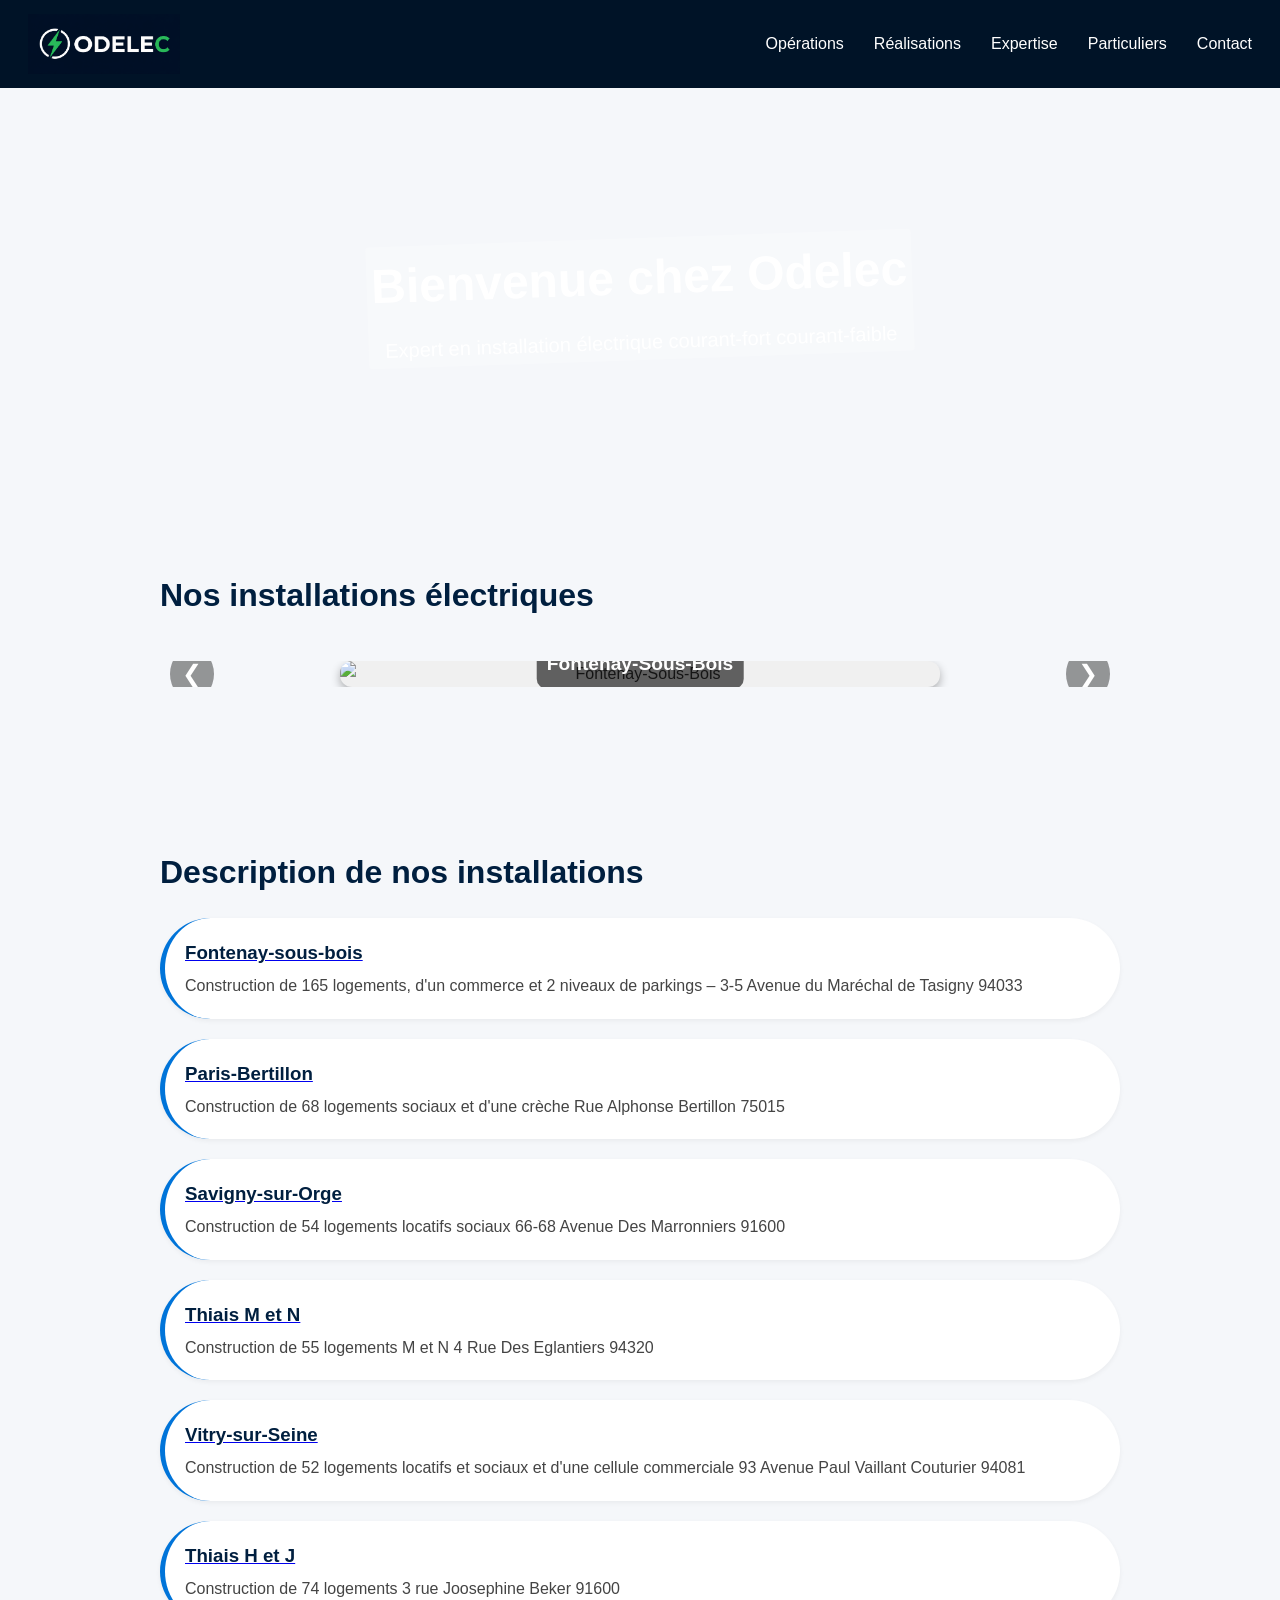
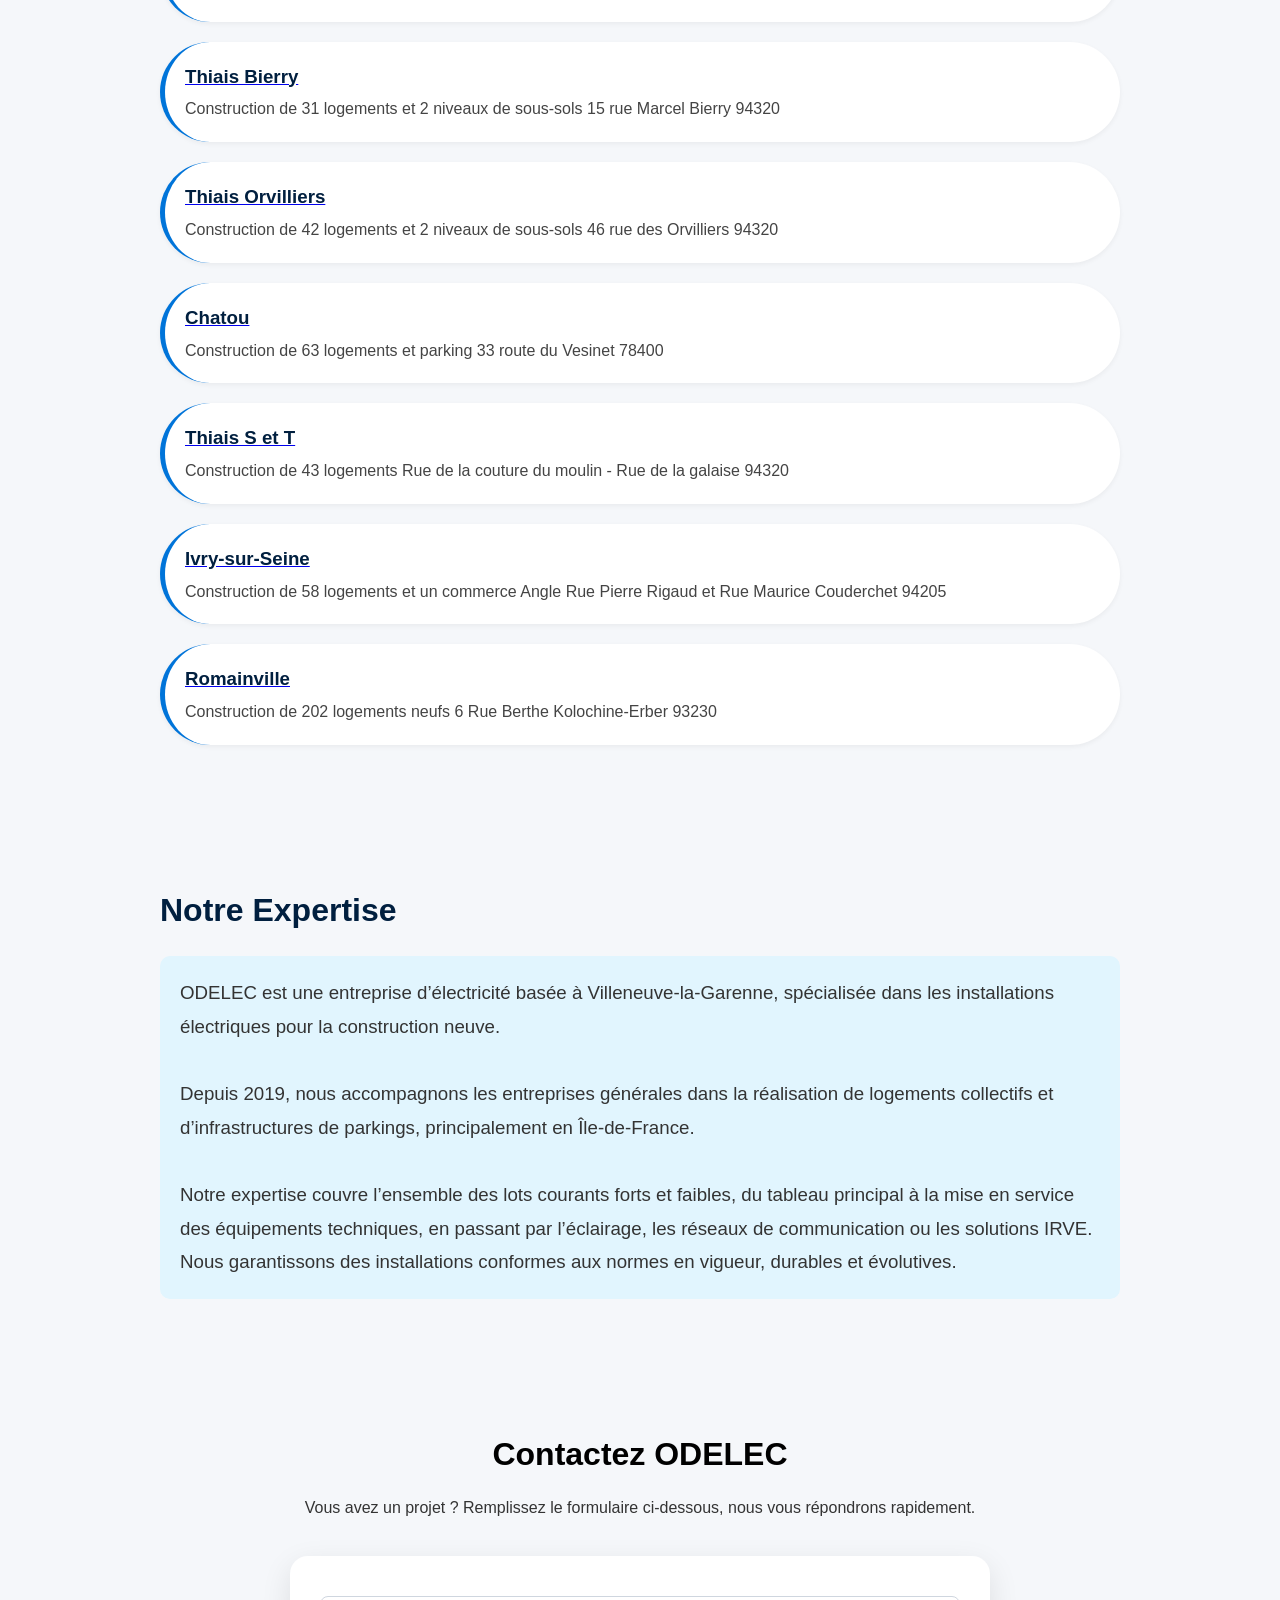
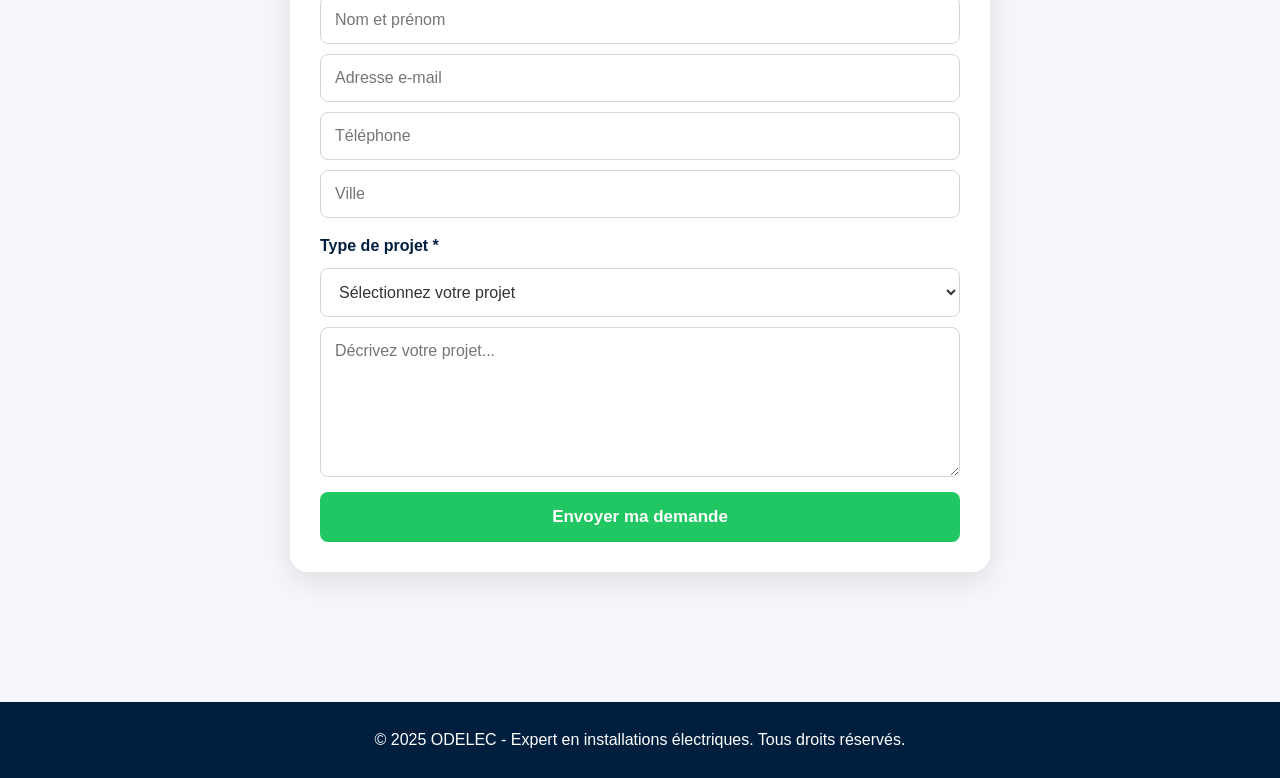
==== index.html @ 2af1cd4b "Update index.html" ====
<!DOCTYPE html>
<html lang="fr">
<head>
  <meta charset="UTF-8" />
  <meta name="viewport" content="width=device-width, initial-scale=1.0" />
 <link rel="stylesheet" href="css/style.css?v=2" />
  <script src="main.js?v=2" defer></script>
  <title>Odelec</title>
</head>
<body>
  <!-- NAVIGATION -->
  <nav>
  <div class="logo">
  <a href="index.html">
 <img src="photo/logo5.png?v=5" alt="ODELEC">
  </a>
</div>
  <button class="burger" onclick="toggleMenu()">☰</button>

  <ul id="nav-menu">
    <li><a href="#chantier">Opérations</a></li>
    <li><a href="#realisation">Réalisations</a></li>
    <li><a href="#expertise">Expertise</a></li>
    <li><a href="borne-recharge.html">Particuliers</a></li>
    <li><a href="contact.html">Contact</a></li>
  </ul>
</nav>

  <!-- HEADER -->
  <header>
    <div class="highlight">
      <h1>Bienvenue chez Odelec</h1>
      <p>Expert en installation électrique courant-fort courant-faible</p>
    </div>
  </header>

  <!-- SLIDER -->
  <section id="chantier" class="chantier">
    <h2>Nos installations électriques</h2>
    <div class="slider-wrapper">
      <div class="slider-container" id="slider-container">
        <div class="slider" id="slider">
          <div class="slide"><img src="photo/7.jpg" alt="Fontenay-Sous-Bois" /><p class="city-name">Fontenay-Sous-Bois</p></div>
          <div class="slide"><img src="photo/Capture d'écran 2025-06-27 152758.png" alt="Paris" /><p class="city-name">Paris - Bertillon</p></div>
          <div class="slide"><img src="photo/SAVIGNY.png" alt="Savigny-sur-Orge" /><p class="city-name">Savigny-sur-Orge</p></div>
          <div class="slide"><img src="photo/THIAIS M ET N.png" alt="Thiais M et N" /><p class="city-name">Thiais M et N</p></div>
          <div class="slide"><img src="photo/VITRY SUR SEINE.png" alt="Vitry-sur-Seine" /><p class="city-name">Vitry-sur-Seine</p></div>
          <div class="slide"><img src="photo/THAIS H ET J.png" alt="Thiais H et J" /><p class="city-name">Thiais H et J</p></div>
          <div class="slide"><img src="photo/THIAIS BIERRY.png" alt="Thiais Bierry" /><p class="city-name">Thiais Bierry</p></div>
          <div class="slide"><img src="photo/THIAIS ORVILLIERS.png" alt="Thiais Orvilliers" /><p class="city-name">Thiais Orvilliers</p></div>
          <div class="slide"><img src="photo/CHATOU.png" alt="Chatou" /><p class="city-name">Chatou</p></div>
          <div class="slide"><img src="photo/THIAIS ST.png" alt="Thiais S et T" /><p class="city-name">Thiais S et T</p></div>
          <div class="slide"><img src="photo/IVRY 2j2.png" alt="Ivry" /><p class="city-name">Ivry-sur-Seine</p></div>
          <div class="slide"><img src="photo/ROMAINVILLE.png" alt="Romainville" /><p class="city-name">Romainville</p></div>
        </div>
      </div>
      <button class="arrow left" onclick="showSlide(currentIndex - 1)">&#10094;</button>
      <button class="arrow right" onclick="showSlide(currentIndex + 1)">&#10095;</button>
    </div>
  </section>

  <!-- RÉALISATIONS -->
<section id="realisation" class="realisations">
  <h2>Description de nos installations</h2>
  <ul>
    <li><a href="#chantier" onclick="showSlide(0)"><h3>Fontenay-sous-bois</h3></a><h4>Construction de 165 logements, d'un commerce et 2 niveaux de parkings – 3-5 Avenue du Maréchal de Tasigny 94033</h4></li>
    <li><a href="#chantier" onclick="showSlide(1)"><h3>Paris-Bertillon</h3></a><h4>Construction de 68 logements sociaux et d'une crèche Rue Alphonse Bertillon 75015</h4></li>
    <li><a href="#chantier" onclick="showSlide(2)"><h3>Savigny-sur-Orge</h3></a><h4>Construction de 54 logements locatifs sociaux 66-68 Avenue Des Marronniers 91600</h4></li>
    <li><a href="#chantier" onclick="showSlide(3)"><h3>Thiais M et N</h3></a><h4>Construction de 55 logements M et N 4 Rue Des Eglantiers 94320</h4></li>
    <li><a href="#chantier" onclick="showSlide(4)"><h3>Vitry-sur-Seine</h3></a><h4>Construction de 52 logements locatifs et sociaux et d'une cellule commerciale 93 Avenue Paul Vaillant Couturier 94081</h4></li>
    <li><a href="#chantier" onclick="showSlide(5)"><h3>Thiais H et J</h3></a><h4>Construction de 74 logements 3 rue Joosephine Beker 91600</h4></li>
    <li><a href="#chantier" onclick="showSlide(6)"><h3>Thiais Bierry</h3></a><h4>Construction de 31 logements et 2 niveaux de sous-sols 15 rue Marcel Bierry 94320</h4></li>
    <li><a href="#chantier" onclick="showSlide(7)"><h3>Thiais Orvilliers</h3></a><h4>Construction de 42 logements et 2 niveaux de sous-sols 46 rue des Orvilliers 94320</h4></li>
    <li><a href="#chantier" onclick="showSlide(8)"><h3>Chatou</h3></a><h4>Construction de 63 logements et parking 33 route du Vesinet 78400</h4></li>
    <li><a href="#chantier" onclick="showSlide(9)"><h3>Thiais S et T</h3></a><h4>Construction de 43 logements Rue de la couture du moulin - Rue de la galaise 94320</h4></li>
    <li><a href="#chantier" onclick="showSlide(10)"><h3>Ivry-sur-Seine</h3></a><h4>Construction de 58 logements et un commerce Angle Rue Pierre Rigaud et Rue Maurice Couderchet 94205</h4></li>
    <li><a href="#chantier" onclick="showSlide(11)"><h3>Romainville</h3></a><h4>Construction de 202 logements neufs 6 Rue Berthe Kolochine-Erber 93230</h4></li>
  </ul>

  <div id="particulier-btn" style="display:none;text-align:center;margin-top:50px;">
    <a href="borne-recharge.html#devis"
       style="display:inline-block;background:#20c763;color:white;padding:18px 36px;border-radius:12px;text-decoration:none;font-weight:bold;font-size:18px;">
       🚗 Convaincu par nos réalisations ? Demander mon devis gratuitement
    </a>
  </div>
</section>

  <!-- EXPERTISE -->
  <section id="expertise" class="expertise">
    <h2>Notre Expertise</h2>
    <h3>
      ODELEC est une entreprise d’électricité basée à Villeneuve-la-Garenne, spécialisée dans les installations électriques pour la construction neuve.<br><br>
      Depuis 2019, nous accompagnons les entreprises générales dans la réalisation de logements collectifs et d’infrastructures de parkings, principalement en Île-de-France.<br><br>
      Notre expertise couvre l’ensemble des lots courants forts et faibles, du tableau principal à la mise en service des équipements techniques, en passant par l’éclairage, les réseaux de communication ou les solutions IRVE. Nous garantissons des installations conformes aux normes en vigueur, durables et évolutives.
    </h3>
  </section>

  <!-- CONTACT -->
<section id="contact" class="contact-form">

  <h2>Contactez ODELEC</h2>

  <p style="text-align:center;margin-bottom:35px;">
    Vous avez un projet ? Remplissez le formulaire ci-dessous, nous vous répondrons rapidement.
  </p>

  <form action="https://api.web3forms.com/submit" method="POST">

    <input type="hidden" name="access_key" value="22ab2130-d4ce-48cf-b9e3-3def6938b5bf">

    <input type="hidden" name="subject" value="Nouvelle demande depuis le site ODELEC">

    <input type="hidden" name="redirect" value="https://mickasell.github.io/ODELEC-/merci.html">

    <input type="text" name="Nom" placeholder="Nom et prénom" required>

    <input type="email" name="Email" placeholder="Adresse e-mail" required>

    <input type="tel" name="Téléphone" placeholder="Téléphone" required>

    <input type="text" name="Ville" placeholder="Ville">

    <label for="projet">Type de projet *</label>

    <select id="projet" name="Type de projet" required>
      <option value="" selected disabled>Sélectionnez votre projet</option>

      <option value="Logements collectifs">
        Logements collectifs
      </option>

      <option value="Parking">
        Parking
      </option>

      <option value="Borne de recharge">
        Borne de recharge pour véhicule électrique
      </option>

      <option value="Autre">
        Autre demande
      </option>

    </select>

    <textarea
      name="Message"
      rows="6"
      placeholder="Décrivez votre projet..."
      required></textarea>

    <button type="submit">
      Envoyer ma demande
    </button>

  </form>

</section>

<footer>
  &copy; 2025 ODELEC - Expert en installations électriques. Tous droits réservés.
</footer>

<script>
const params = new URLSearchParams(window.location.search);
if (params.get("source") === "particulier") {
  document.getElementById("particulier-btn").style.display = "block";
}
</script>

</body>
</html>
---- css/style.css ----
* {
  box-sizing: border-box;
  margin: 0;
  padding: 0;
}

body {
  font-family: "Roboto", sans-serif;
  line-height: 1.6;
  background-color: #f5f7fa;
  color: #333;
}

/* Texte en surbrillance */
.highlight {
  background: rgba(255, 255, 255, 0.2);
  padding: 0.1em 0.3em;
  border-radius: 4px;
  display: inline-block;
  transform: rotate(-2deg);
}

/* NAVIGATION */
nav {
  background-color: #001327;
  color: white;
  padding: 14px 28px;
  display: flex;
  justify-content: space-between;
  align-items: center;
}

nav div {
  font-weight: bold;
  font-size: 1.5rem;
}
.logo img{
    height:60px;
    width:auto;
    display:block;
}

nav ul {
  list-style: none;
  display: flex;
  gap: 30px;
}

nav ul li a {
  text-decoration: none;
  color: white;
  font-size: 1rem;
  transition: color 0.3s ease;
}

nav ul li a:hover {
  color: #0074d9;
}

/* HEADER */
header {
  background-image: url("/ODELEC-/photo/istockphoto-1456825248-612x612.jpg");
  background-size: cover;
  background-position: center;
  color: white;
  padding: 150px 10px;
  text-align: center;
}

header h1 {
  font-size: 48px;
  margin-bottom: 10px;
}

header p {
  font-size: 20px;
}

/* SECTIONS GÉNÉRALES */
section {
  padding: 60px 20px;
  max-width: 1000px;
  margin: auto;
}

h2 {
  font-size: 32px;
  color: #001f3f;
  margin-bottom: 20px;
}

/* SLIDER */
.slider-wrapper {
  position: relative;
  max-width: 100%;
  margin: 40px auto;
  overflow: hidden;
}

.slider-container {
  width: 90%;
  max-width: 600px;
  margin: auto;
  overflow: hidden;
  border-radius: 12px;
  box-shadow: 0 4px 10px rgba(0, 0, 0, 0.3);
  background: #f0f0f0;
}

.slider {
  display: flex;
  transition: transform 0.5s ease-in-out;
}

.slide {
  position: relative;
  min-width: 100%;
  text-align: center;
}

.slide img {
  width: 100%;
  height: auto;
  display: block;
}

.city-name {
  position: absolute;
  top: 10%;
  left: 50%;
  transform: translate(-50%, -50%);
  background: rgba(0, 0, 0, 0.6);
  color: #fff;
  padding: 10px;
  border-radius: 10px;
  font-size: 1.2rem;
  font-weight: bold;
  pointer-events: none;
}

/* Flèches de navigation */
.arrow {
  position: absolute;
  top: 50%;
  transform: translateY(-50%);
  background-color: rgba(0, 0, 0, 0.4);
  color: white;
  border: none;
  padding: 12px;
  font-size: 24px;
  cursor: pointer;
  border-radius: 50%;
  z-index: 10;
  transition: background 0.3s;
}

.arrow:hover {
  background-color: rgba(0, 0, 0, 0.7);
}

.arrow.left {
  left: 10px;
}

.arrow.right {
  right: 10px;
}

/* RÉALISATIONS */
.realisations ul {
  list-style: none;
  padding: 0;
}

.realisations li {
  background: white;
  margin: 20px 0;
  padding: 20px;
  border-left: 5px solid #0074d9;
  border-radius: 100px;
  box-shadow: 0 2px 5px rgba(0, 0, 0, 0.05);
}

.realisations li h3 {
  color: #001f3f;
  margin-bottom: 5px;
}

.realisations li h4 {
  font-weight: normal;
  font-size: 1rem;
  color: #444;
}

/* EXPERTISE */
.expertise h3 {
  background: #e1f5fe;
  padding: 20px;
  border-radius: 10px;
  font-weight: normal;
  line-height: 1.8;
}

/* CONTACT */
.contact-form {
  width: 100%;
  background-color: #cdd7f4;
  padding: 30px;
  border-radius: 20px;
  border: 1px solid #000;
  border-top: 3px solid #000;
  text-align: center;
}

.contact-form h2 {
  color: black;
  margin-bottom: 20px;
}

.contact-form h2 a {
  text-decoration: none;
  color: rgb(0, 0, 0);
}

.contact-form small {
  display: block;
  text-align: center;
  margin-top: 10px;
  font-style: italic;
}

/* PIED DE PAGE */
footer {
  background-color: #001f3f;
  color: white;
  text-align: center;
  padding: 25px;
  margin-top: 60px;
}


.burger {
  display: none;
  background: transparent;
  border: none;
  color: white;
  font-size: 34px;
  cursor: pointer;
}

@media screen and (max-width: 900px) {
nav {
    flex-wrap: wrap !important;
    padding: 12px 12px;
  }
 .logo img {
    height: 48px;
  }

  .burger {
    display: block !important;
  }

  #nav-menu {
    display: none !important;
    width: 100%;
    flex-direction: column;
    gap: 15px;
    margin-top: 20px;
    text-align: center;
  }

  #nav-menu.active {
    display: flex !important;
  }
}




/* FORMULAIRE DE CONTACT */

.contact-form {
  width: 100%;
  max-width: 1000px;
  margin: 0 auto;
  padding: 70px 30px;
  background: transparent;
  border: none;
  border-radius: 0;
  text-align: center;
}
.contact-form h2 {
  color: black;
  margin-bottom: 15px;
}

.contact-intro {
  max-width: 700px;
  margin: 0 auto 35px;
  font-size: 18px;
  color: #333;
}

.contact-form form {
  width: 100%;
  max-width: 700px;
  margin: 0 auto;
  padding: 30px;
  background: white;
  border-radius: 18px;
  box-shadow: 0 10px 30px rgba(0, 0, 0, 0.1);
  text-align: left;
}

.contact-form input,
.contact-form select,
.contact-form textarea {
  display: block;
  width: 100%;
  padding: 14px;
  margin: 10px 0;
  border: 1px solid #cfd6df;
  border-radius: 8px;
  background: white;
  color: #333;
  font-family: "Roboto", sans-serif;
  font-size: 16px;
}

.contact-form input:focus,
.contact-form select:focus,
.contact-form textarea:focus {
  outline: none;
  border-color: #0074d9;
  box-shadow: 0 0 0 3px rgba(0, 116, 217, 0.12);
}

.contact-form label {
  display: block;
  margin-top: 15px;
  margin-bottom: 5px;
  color: #001f3f;
  font-weight: bold;
}

.contact-form textarea {
  min-height: 150px;
  resize: vertical;
}

.contact-form button {
  display: block;
  width: 100%;
  margin-top: 15px;
  padding: 15px 25px;
  border: none;
  border-radius: 8px;
  background-color: #20c763;
  color: white;
  font-size: 17px;
  font-weight: bold;
  cursor: pointer;
  transition: background-color 0.3s ease;
}

.contact-form button:hover {
  background-color: #18a951;
}

.contact-note {
  margin-top: 15px;
  text-align: center;
  font-size: 14px;
  color: #666;
}

@media screen and (max-width: 900px) {
  .contact-form {
    padding: 40px 18px;
  }

  .contact-form form {
    padding: 22px 18px;
  }

  .contact-intro {
    font-size: 16px;
  }
}
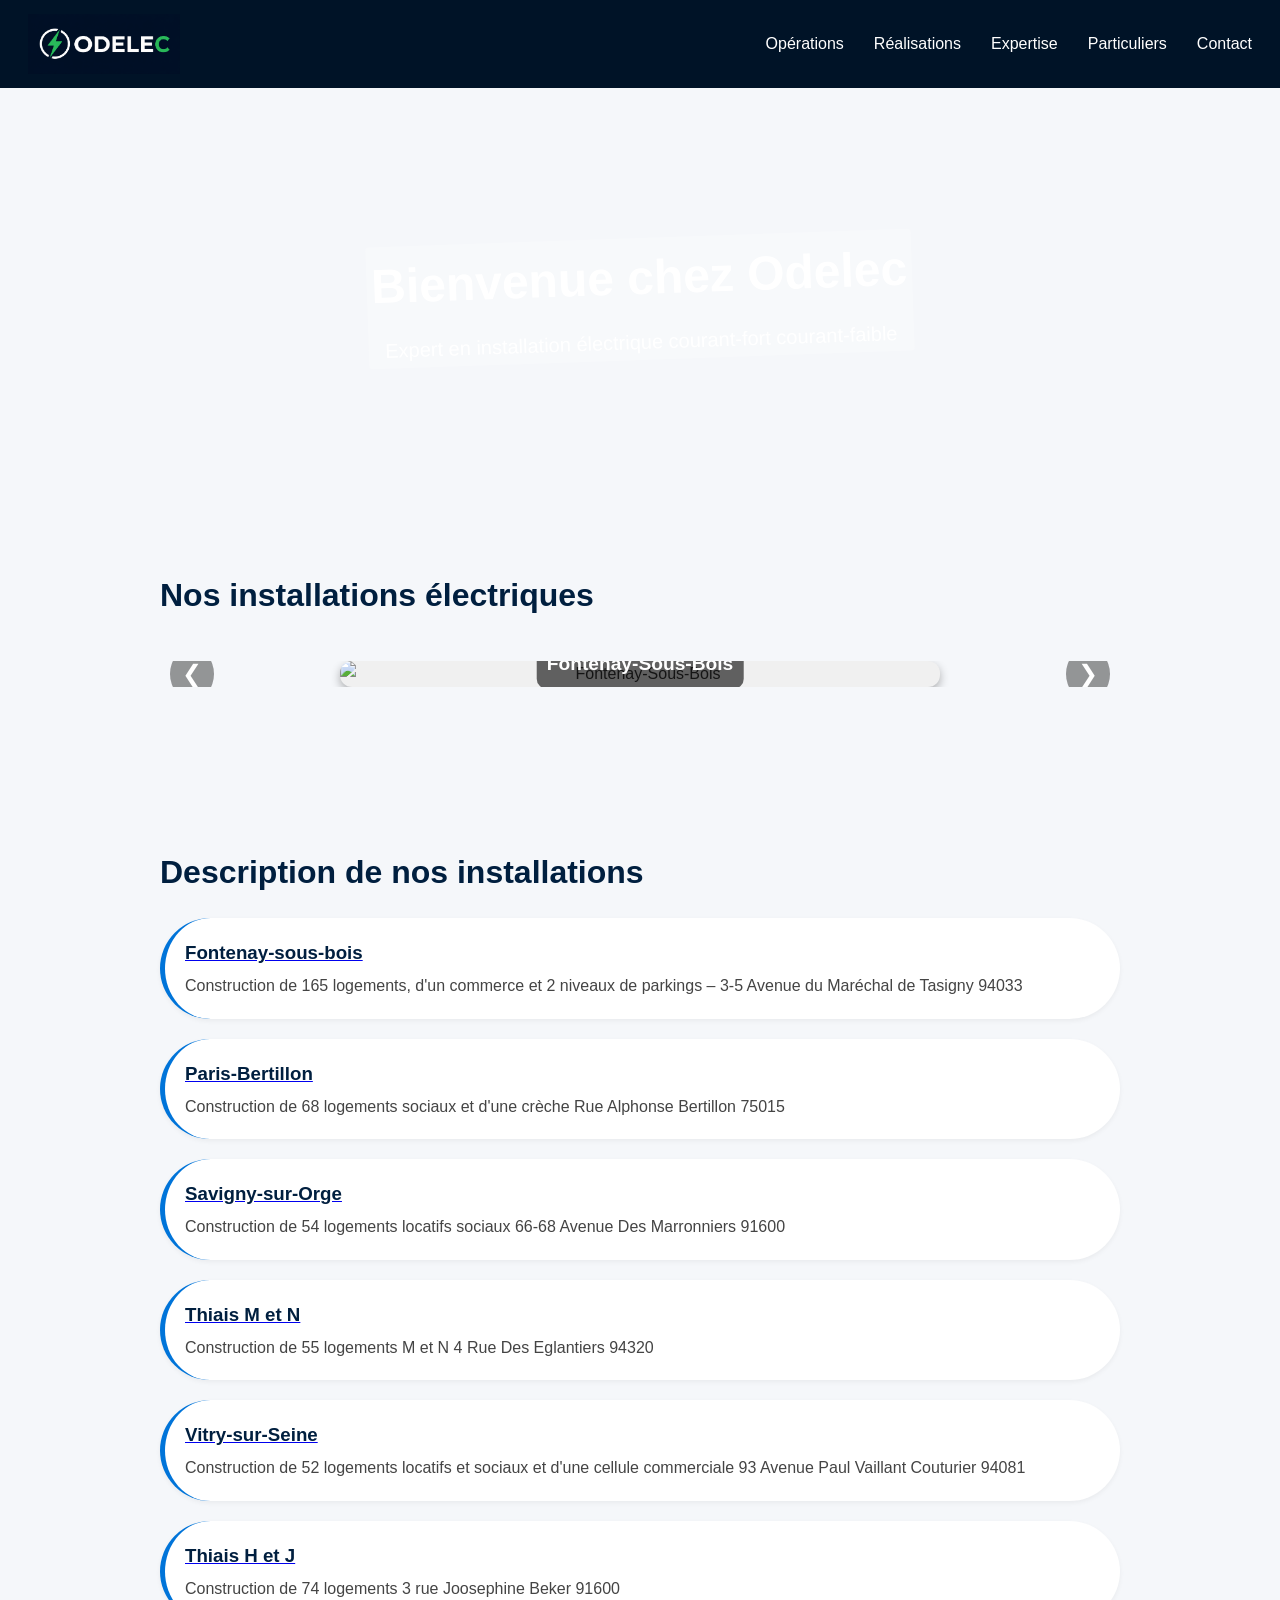
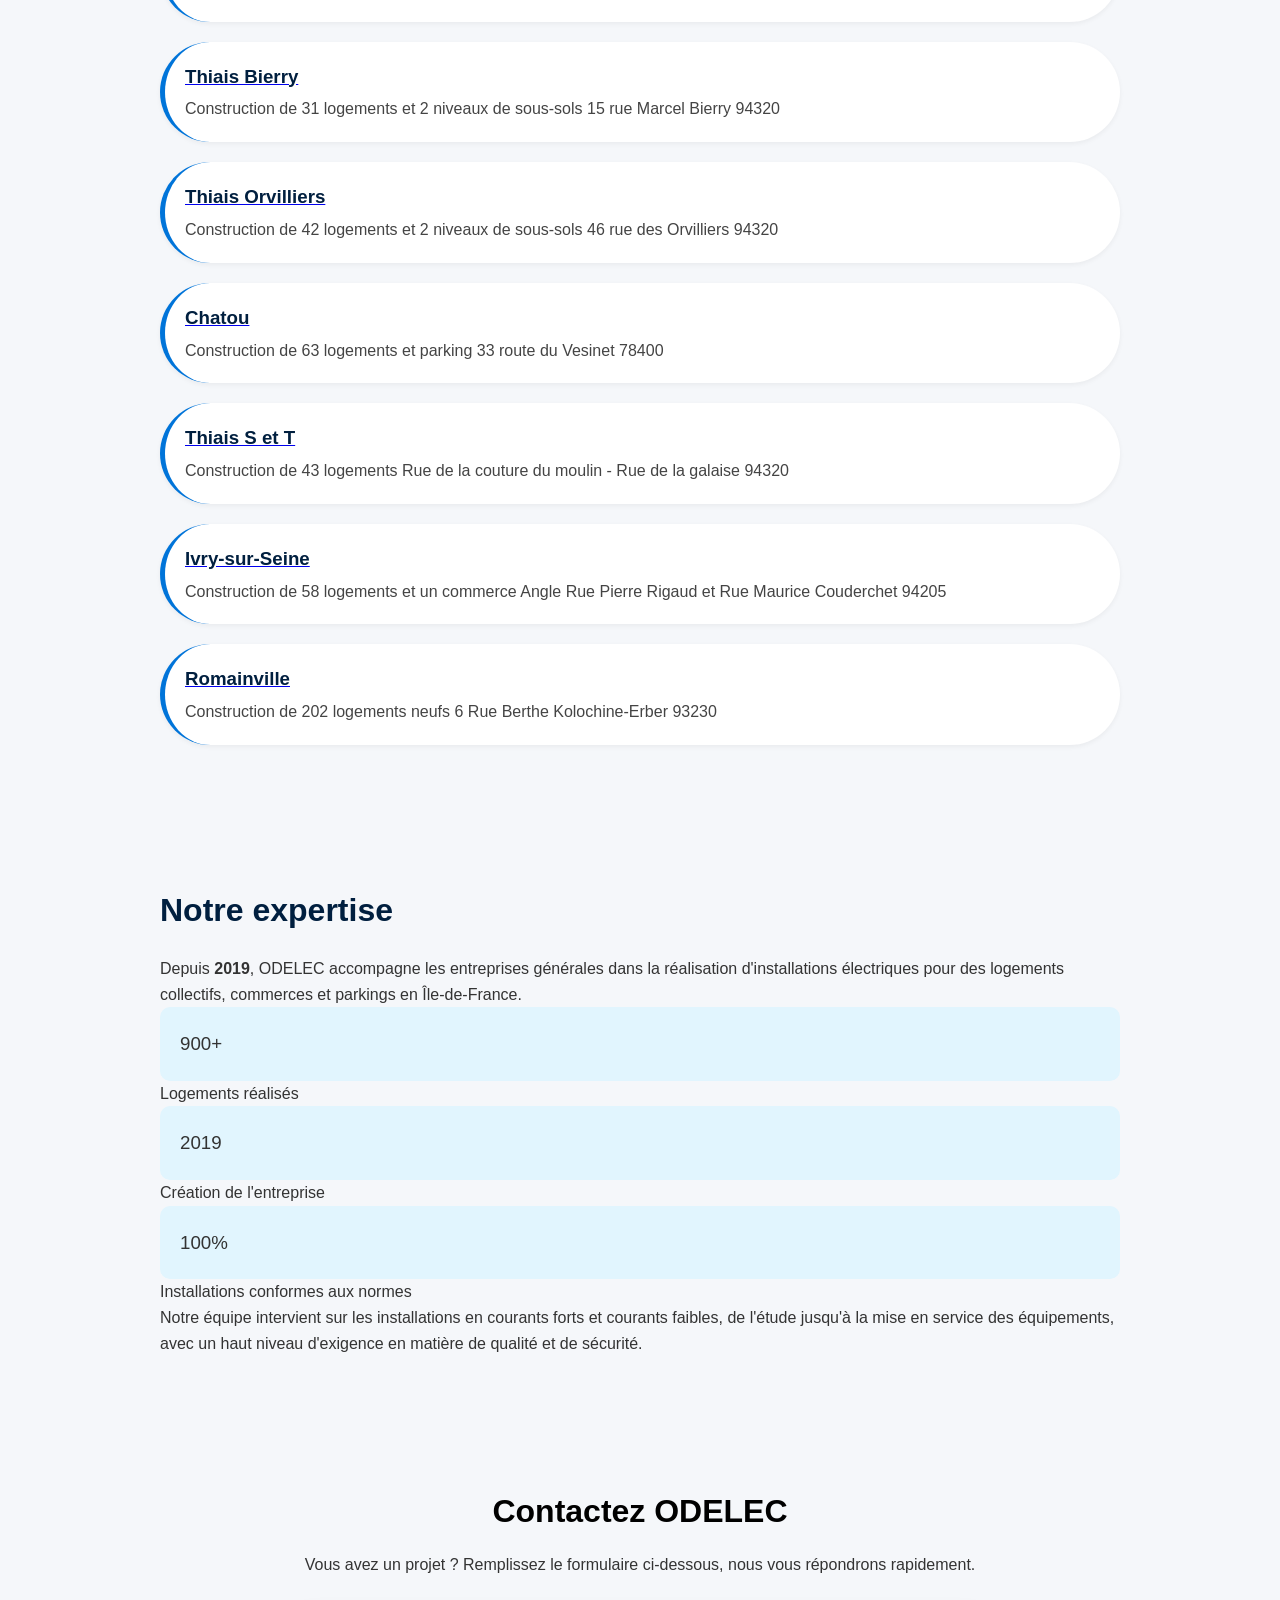
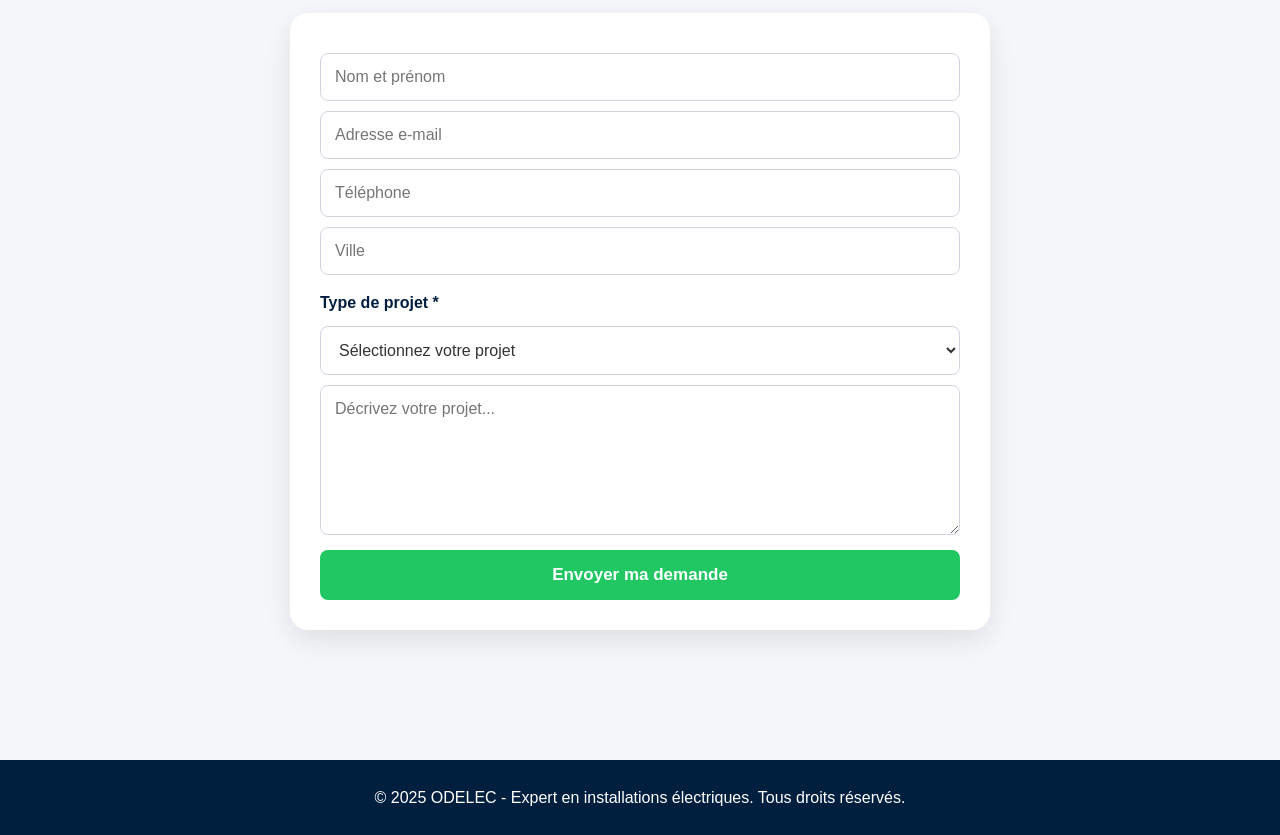
==== commit c8b2f705: "Update index.html" ====
--- a/index.html
+++ b/index.html
@@ -85,16 +85,47 @@
   </div>
 </section>
 
-  <!-- EXPERTISE -->
-  <section id="expertise" class="expertise">
-    <h2>Notre Expertise</h2>
-    <h3>
-      ODELEC est une entreprise d’électricité basée à Villeneuve-la-Garenne, spécialisée dans les installations électriques pour la construction neuve.<br><br>
-      Depuis 2019, nous accompagnons les entreprises générales dans la réalisation de logements collectifs et d’infrastructures de parkings, principalement en Île-de-France.<br><br>
-      Notre expertise couvre l’ensemble des lots courants forts et faibles, du tableau principal à la mise en service des équipements techniques, en passant par l’éclairage, les réseaux de communication ou les solutions IRVE. Nous garantissons des installations conformes aux normes en vigueur, durables et évolutives.
-    </h3>
-  </section>
-
+ <!-- EXPERTISE -->
+<section id="expertise" class="expertise">
+
+    <h2>Notre expertise</h2>
+
+    <div class="expertise-card">
+
+        <p>
+            Depuis <strong>2019</strong>, ODELEC accompagne les entreprises générales
+            dans la réalisation d'installations électriques pour des logements
+            collectifs, commerces et parkings en Île-de-France.
+        </p>
+
+        <div class="expertise-stats">
+
+            <div class="stat">
+                <h3>900+</h3>
+                <span>Logements réalisés</span>
+            </div>
+
+            <div class="stat">
+                <h3>2019</h3>
+                <span>Création de l'entreprise</span>
+            </div>
+
+            <div class="stat">
+                <h3>100%</h3>
+                <span>Installations conformes aux normes</span>
+            </div>
+
+        </div>
+
+        <p class="expertise-text">
+            Notre équipe intervient sur les installations en courants forts et
+            courants faibles, de l'étude jusqu'à la mise en service des équipements,
+            avec un haut niveau d'exigence en matière de qualité et de sécurité.
+        </p>
+
+    </div>
+
+</section>
   <!-- CONTACT -->
 <section id="contact" class="contact-form">
 
--- a/css/style.css
+++ b/css/style.css
@@ -201,33 +201,7 @@
   line-height: 1.8;
 }
 
-/* CONTACT */
-.contact-form {
-  width: 100%;
-  background-color: #cdd7f4;
-  padding: 30px;
-  border-radius: 20px;
-  border: 1px solid #000;
-  border-top: 3px solid #000;
-  text-align: center;
-}
-
-.contact-form h2 {
-  color: black;
-  margin-bottom: 20px;
-}
-
-.contact-form h2 a {
-  text-decoration: none;
-  color: rgb(0, 0, 0);
-}
-
-.contact-form small {
-  display: block;
-  text-align: center;
-  margin-top: 10px;
-  font-style: italic;
-}
+
 
 /* PIED DE PAGE */
 footer {
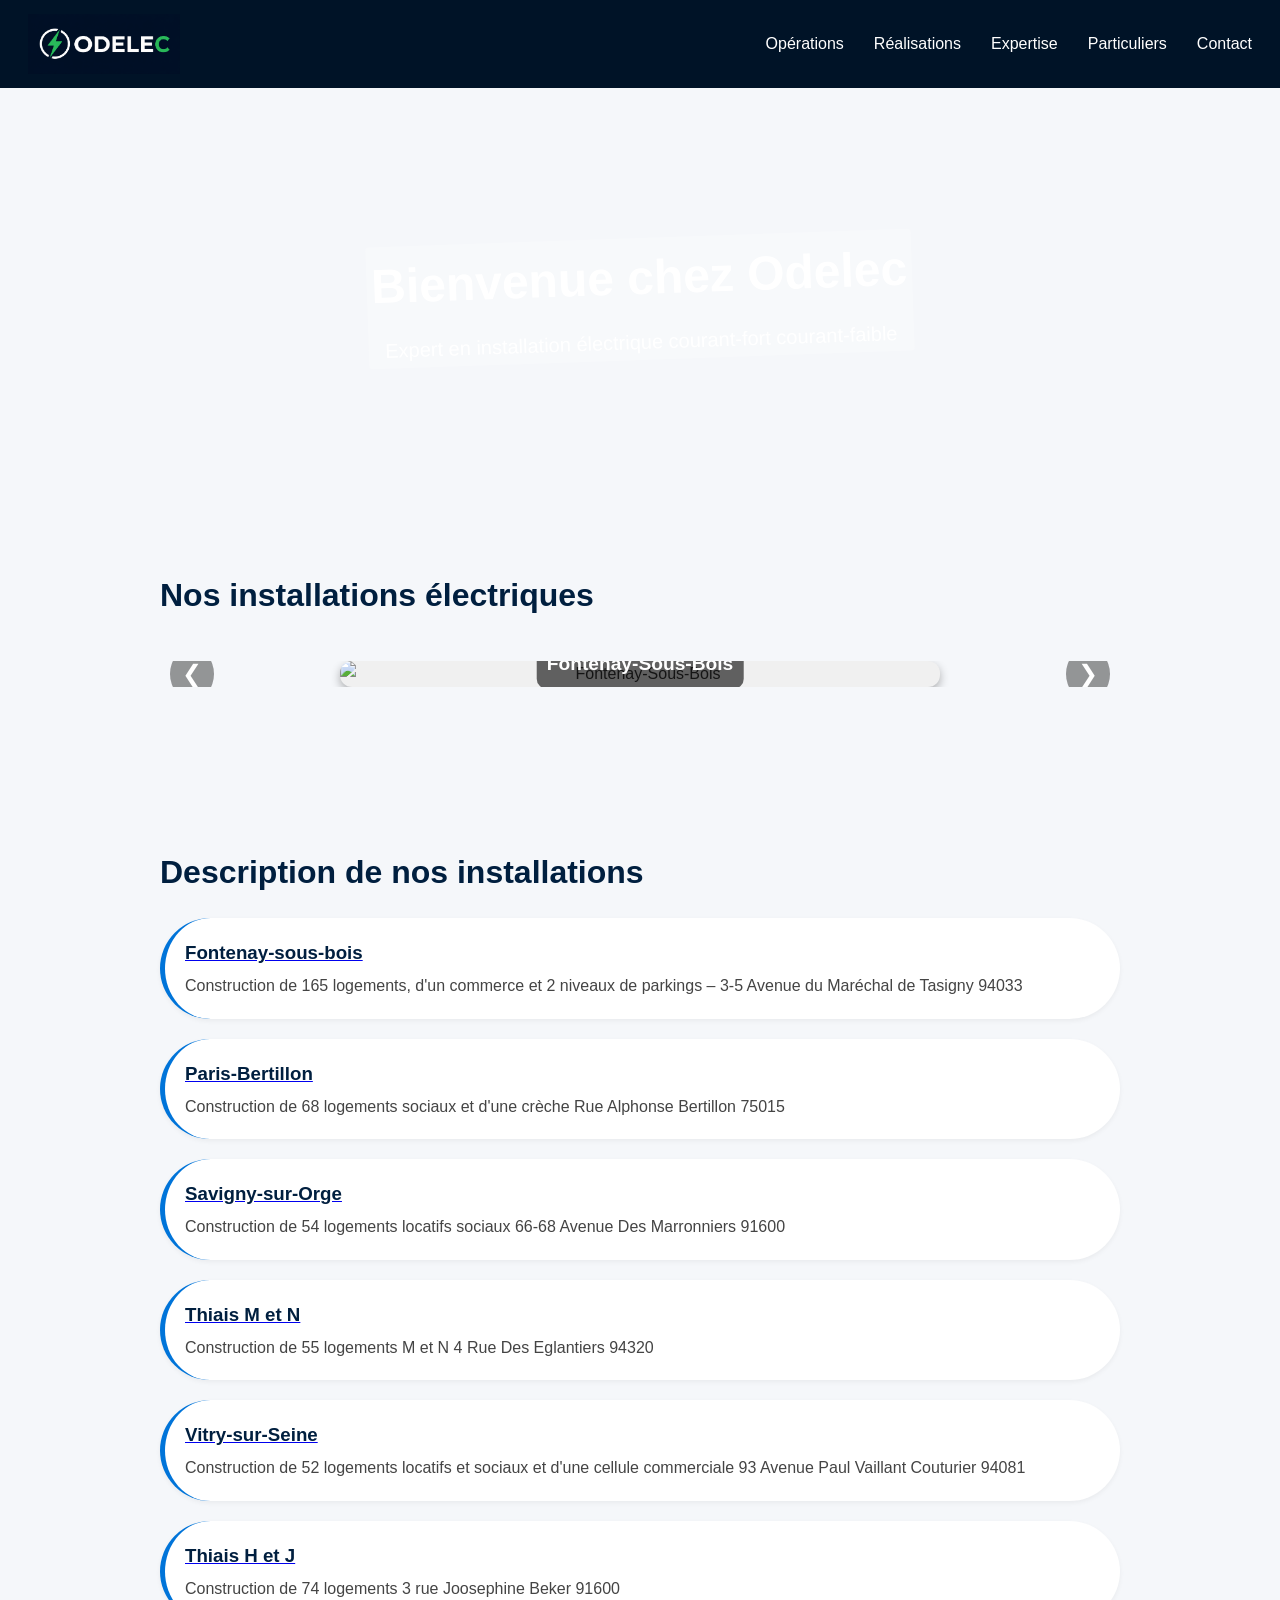
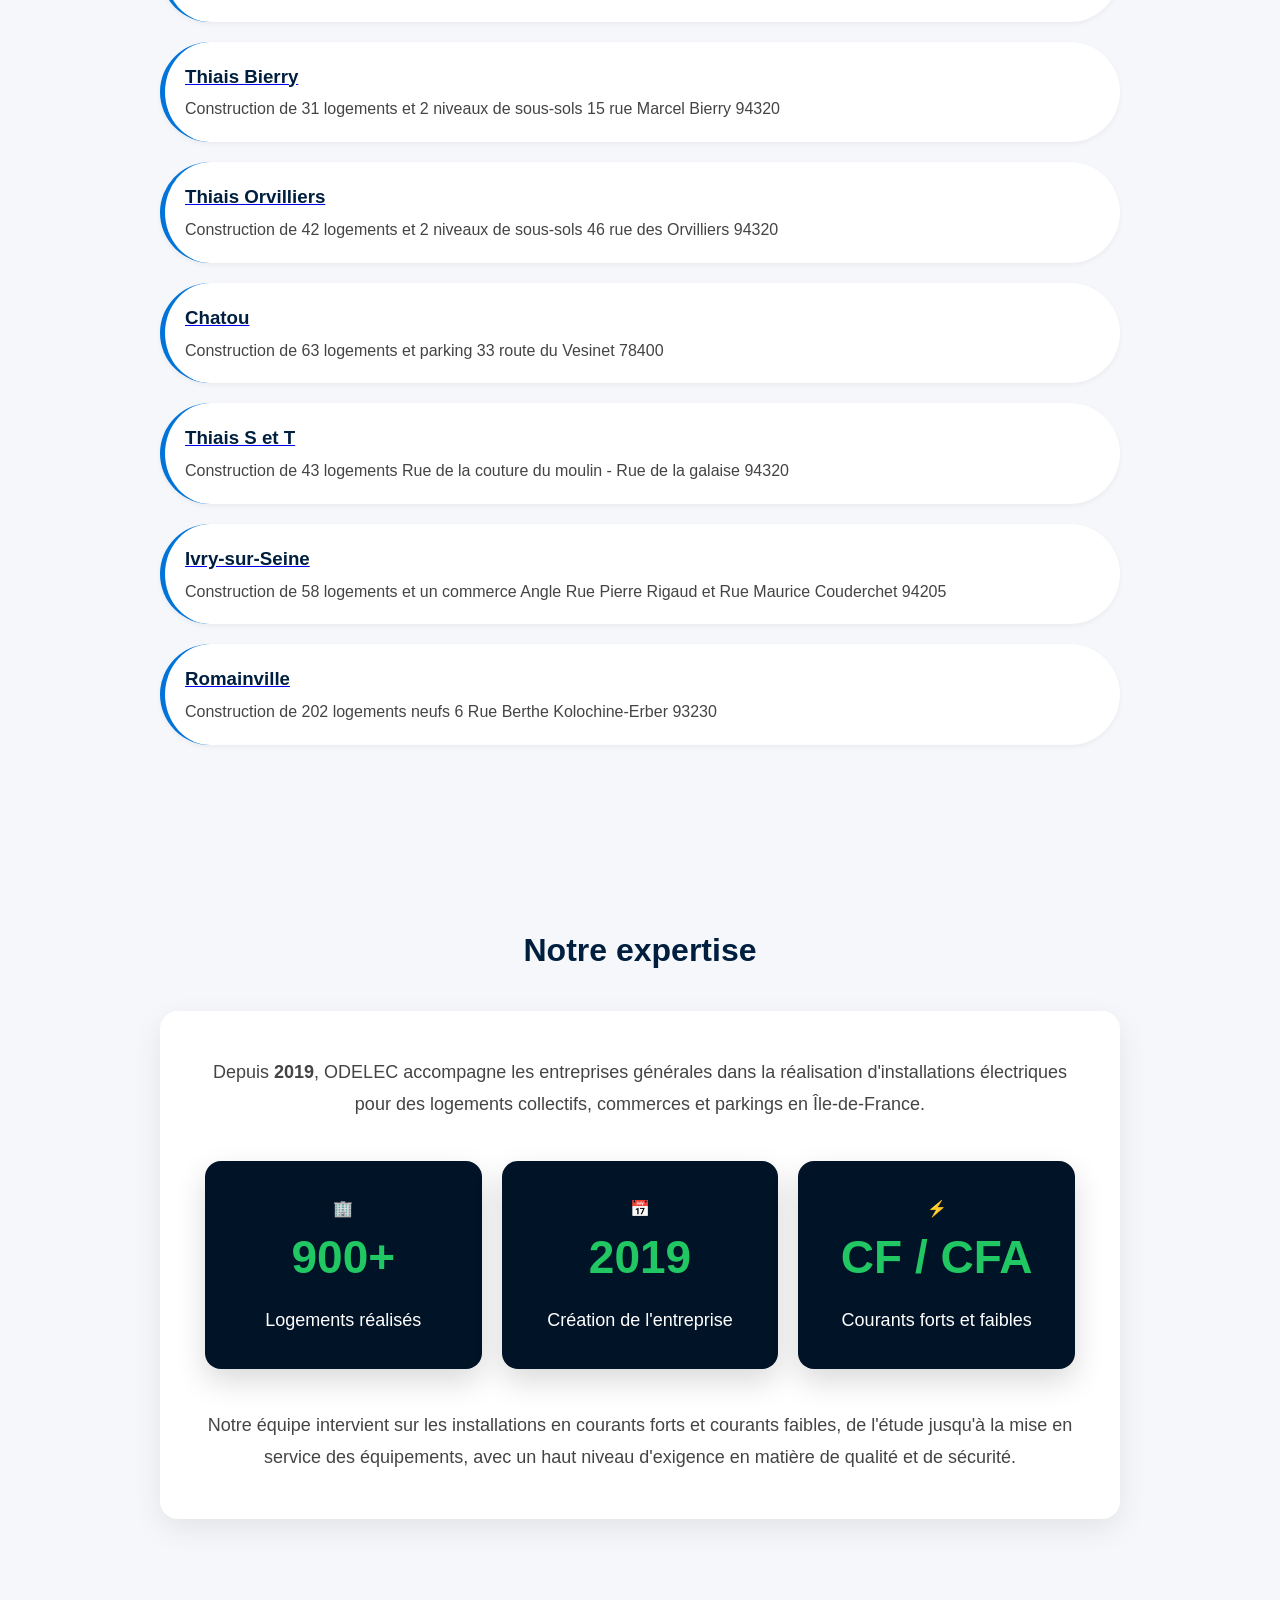
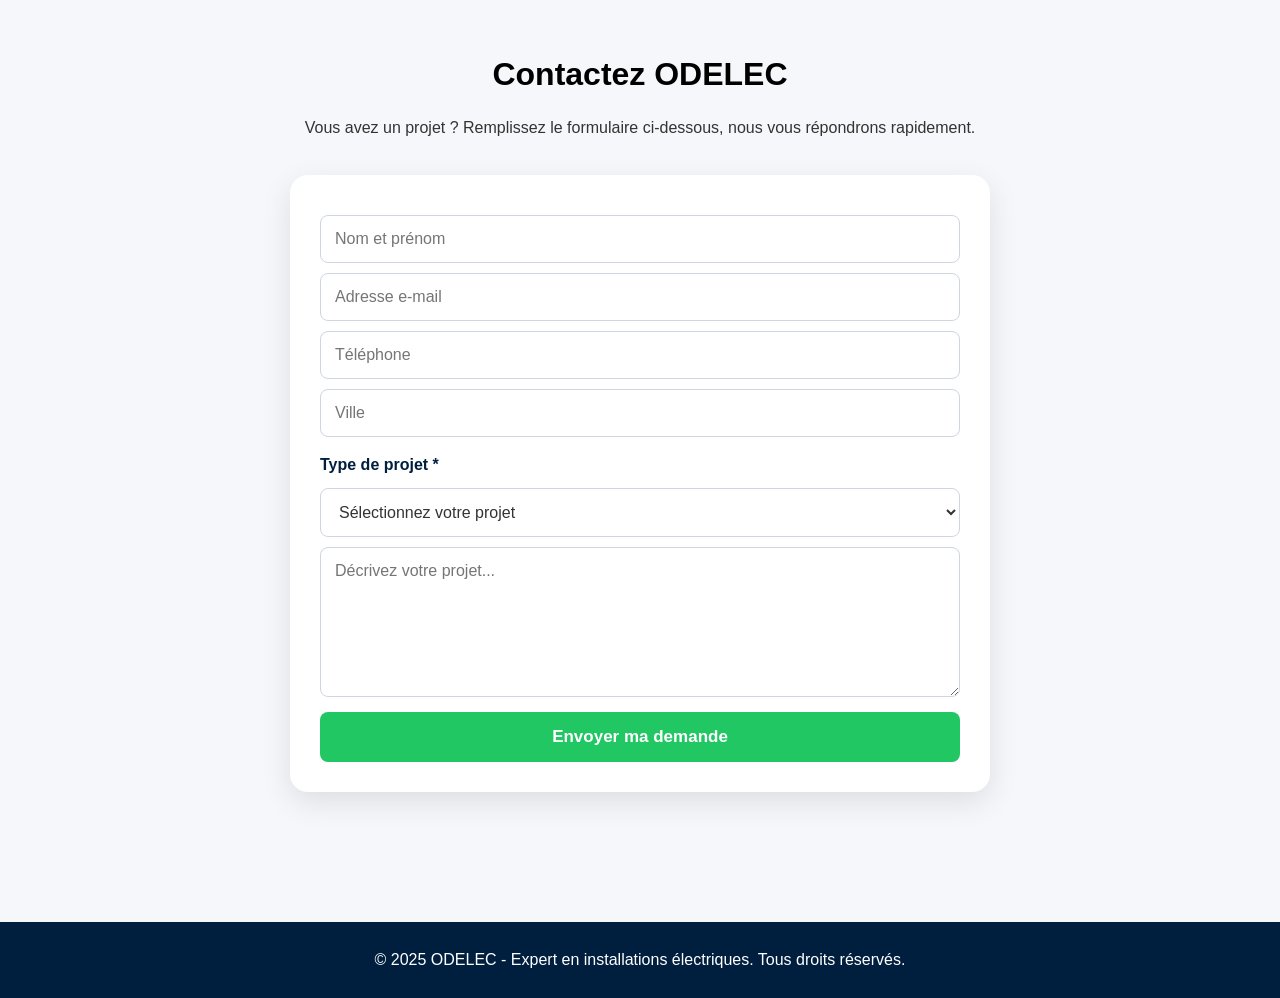
==== commit df282df7: "Update index.html" ====
--- a/index.html
+++ b/index.html
@@ -98,25 +98,27 @@
             collectifs, commerces et parkings en Île-de-France.
         </p>
 
-        <div class="expertise-stats">
-
-            <div class="stat">
-                <h3>900+</h3>
-                <span>Logements réalisés</span>
-            </div>
-
-            <div class="stat">
-                <h3>2019</h3>
-                <span>Création de l'entreprise</span>
-            </div>
-
-            <div class="stat">
-                <h3>100%</h3>
-                <span>Installations conformes aux normes</span>
-            </div>
-
-        </div>
-
+       <div class="expertise-stats">
+
+    <div class="stat">
+        <div class="icon">🏢</div>
+        <h3>900+</h3>
+        <span>Logements réalisés</span>
+    </div>
+
+    <div class="stat">
+        <div class="icon">📅</div>
+        <h3>2019</h3>
+        <span>Création de l'entreprise</span>
+    </div>
+
+    <div class="stat">
+        <div class="icon">⚡</div>
+        <h3>CF / CFA</h3>
+        <span>Courants forts et faibles</span>
+    </div>
+
+</div>
         <p class="expertise-text">
             Notre équipe intervient sur les installations en courants forts et
             courants faibles, de l'étude jusqu'à la mise en service des équipements,
--- a/css/style.css
+++ b/css/style.css
@@ -193,12 +193,78 @@
 }
 
 /* EXPERTISE */
-.expertise h3 {
-  background: #e1f5fe;
-  padding: 20px;
-  border-radius: 10px;
-  font-weight: normal;
+
+.expertise {
+  margin-top: 40px;
+}
+
+.expertise h2 {
+  text-align: center;
+  margin-bottom: 35px;
+}
+
+.expertise-card {
+  background: #fff;
+  border-radius: 18px;
+  padding: 45px;
+  box-shadow: 0 10px 30px rgba(0, 0, 0, 0.08);
+}
+
+.expertise-card > p {
+  font-size: 18px;
   line-height: 1.8;
+  color: #444;
+  text-align: center;
+}
+
+.expertise-stats {
+  display: grid;
+  grid-template-columns: repeat(3, 1fr);
+  gap: 20px;
+  margin: 40px 0;
+}
+
+.stat{
+    flex:1;
+    background:#001327;
+    border-radius:16px;
+    padding:35px 20px;
+    text-align:center;
+    box-shadow:0 12px 30px rgba(0,0,0,.15);
+    transition:.3s;
+}
+
+.stat:hover{
+    transform:translateY(-6px);
+    box-shadow:0 18px 40px rgba(0,0,0,.20);
+}
+
+.stat h3{
+    color:#20c763;
+    font-size:46px;
+    margin-bottom:12px;
+    font-weight:700;
+}
+
+.stat span{
+    display:block;
+    color:white;
+    font-size:18px;
+    line-height:1.5;
+}
+
+.expertise-text {
+  margin-top: 20px;
+}
+
+@media screen and (max-width: 700px) {
+  .expertise-card {
+    padding: 30px 20px;
+  }
+
+  .expertise-stats {
+    grid-template-columns: 1fr;
+  }
 }
 
 
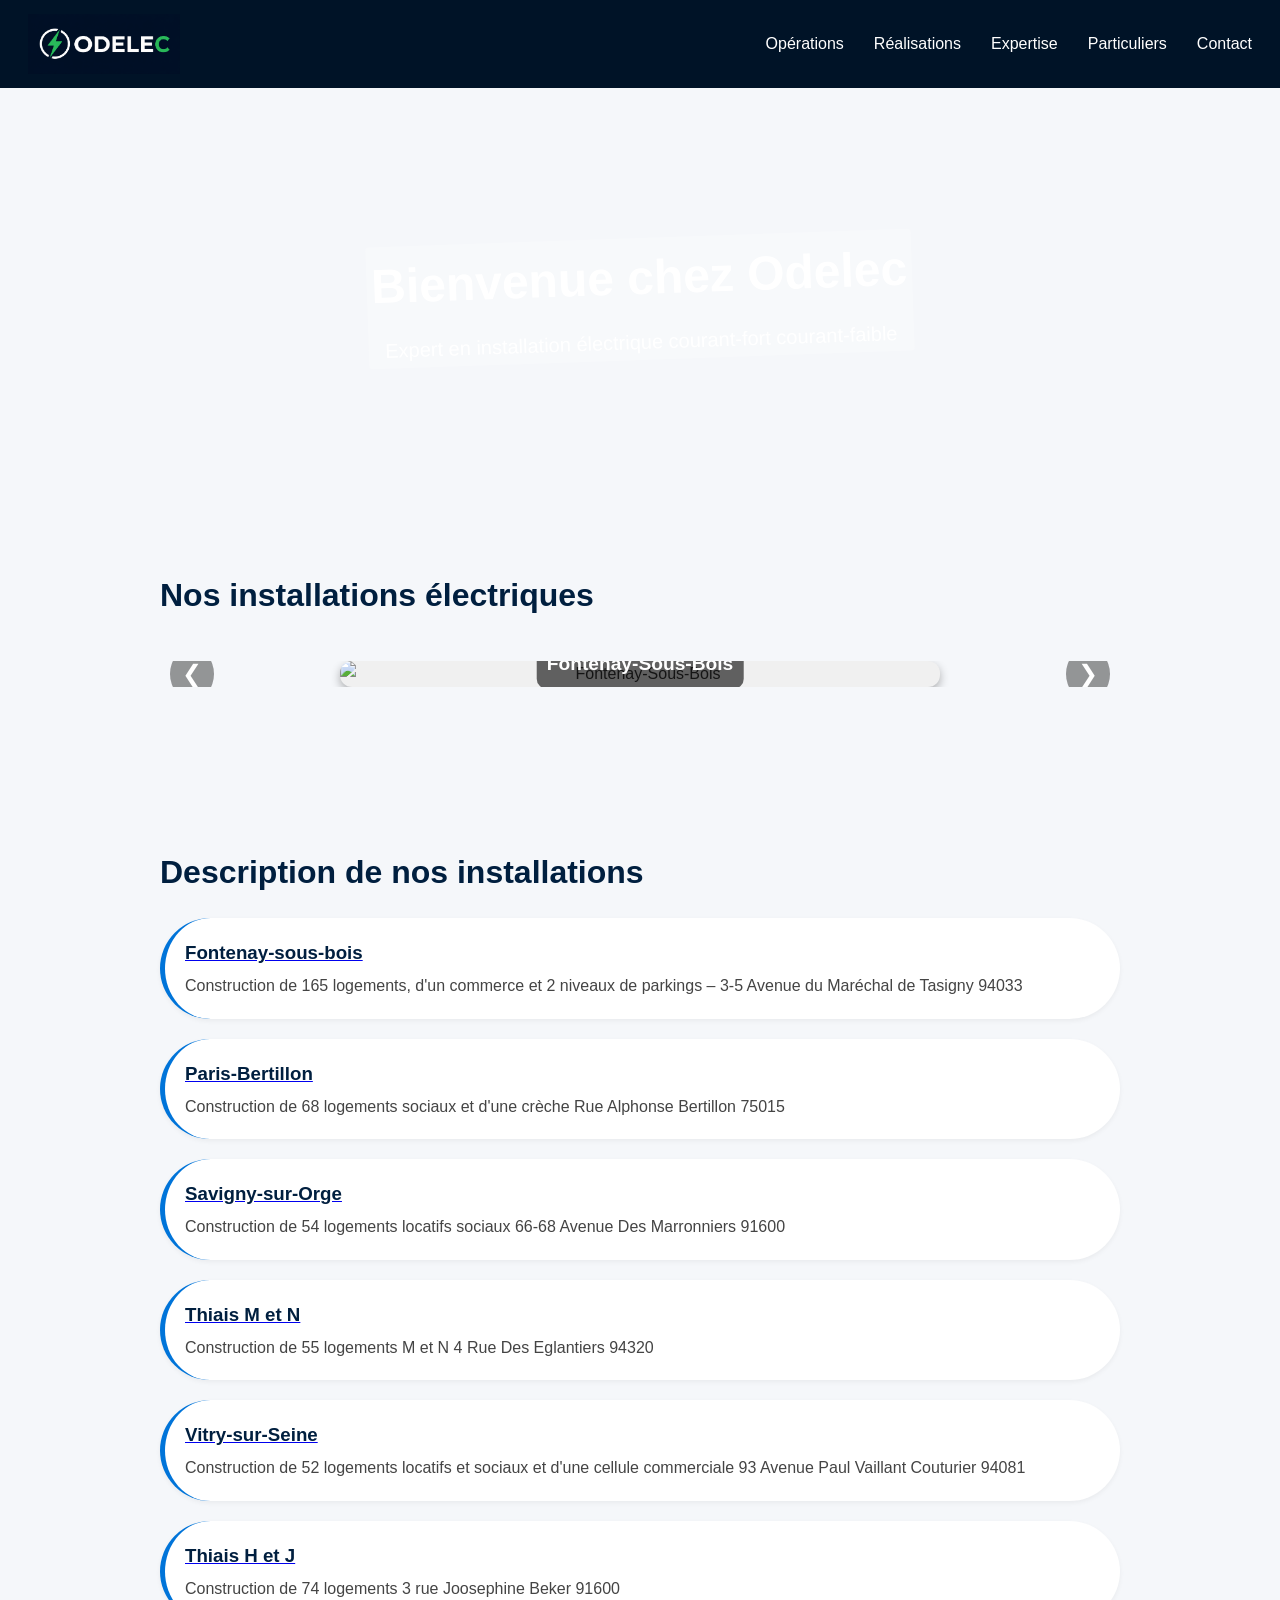
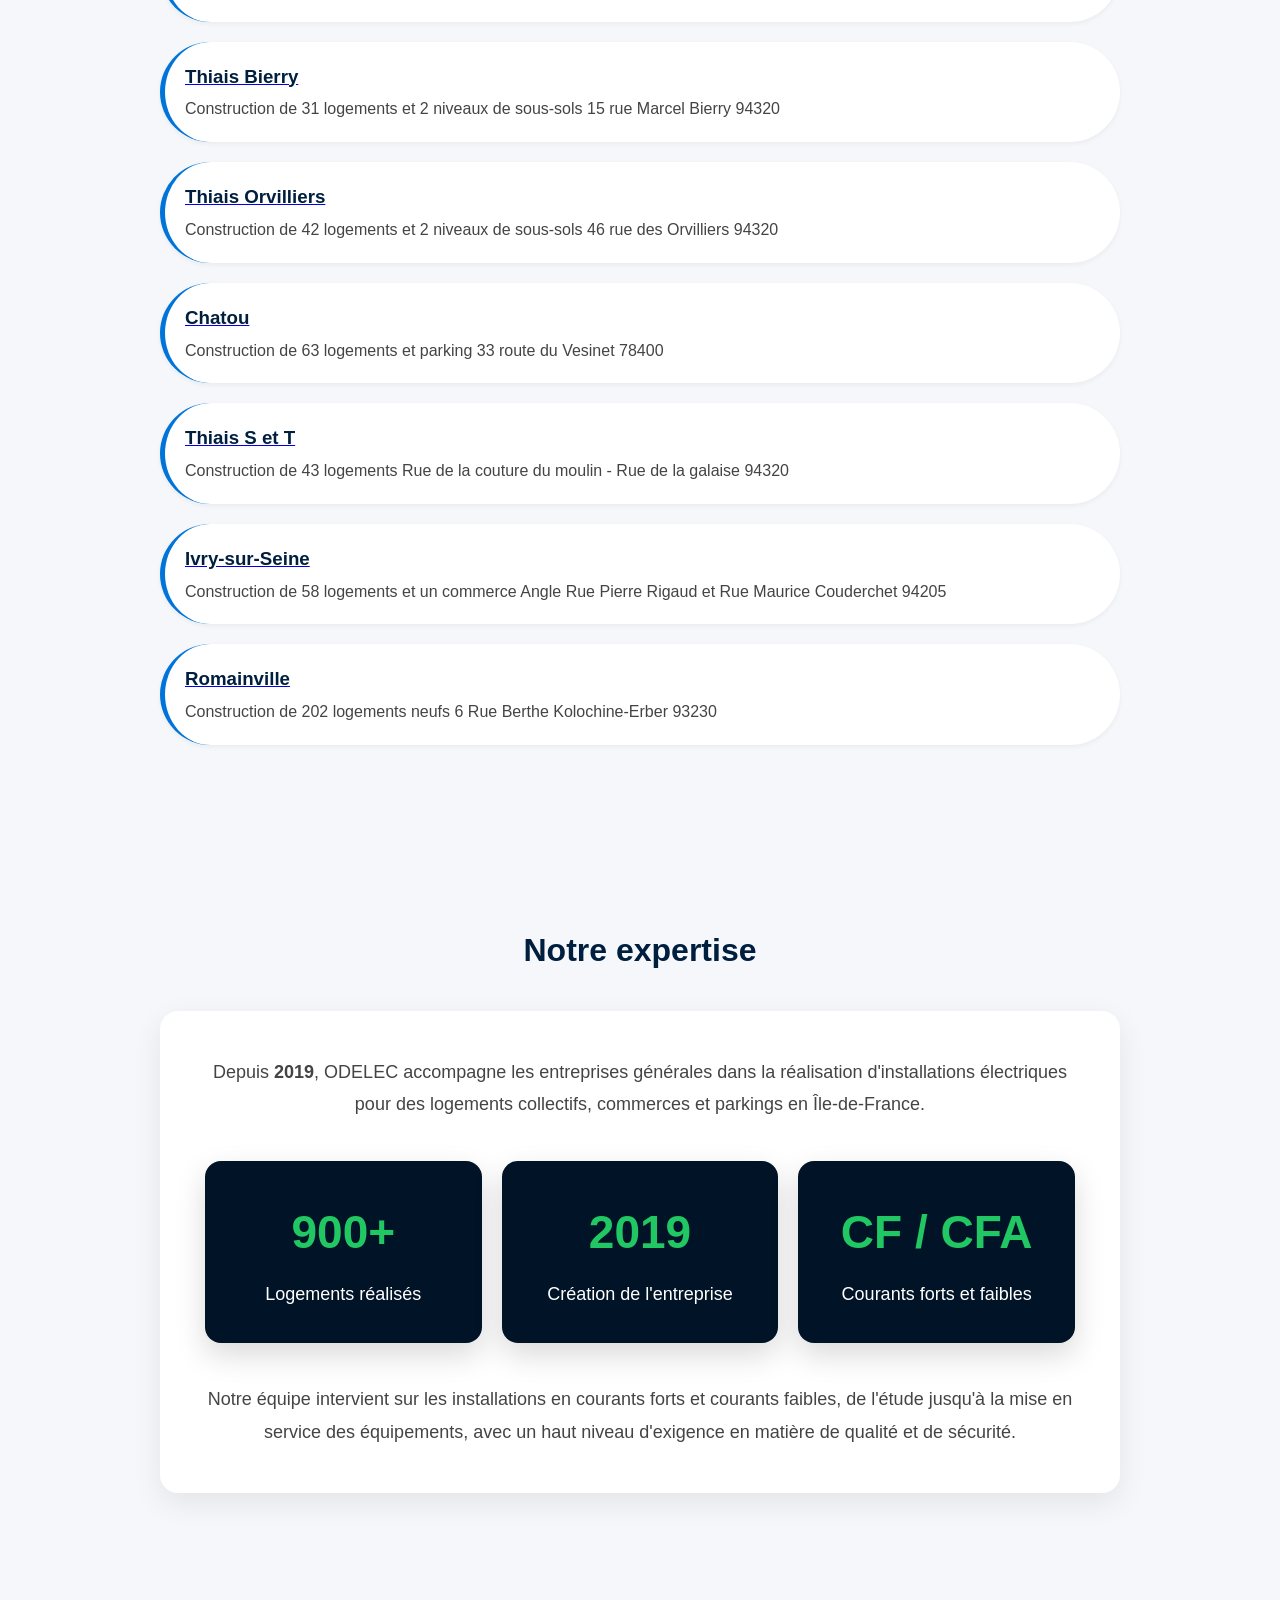
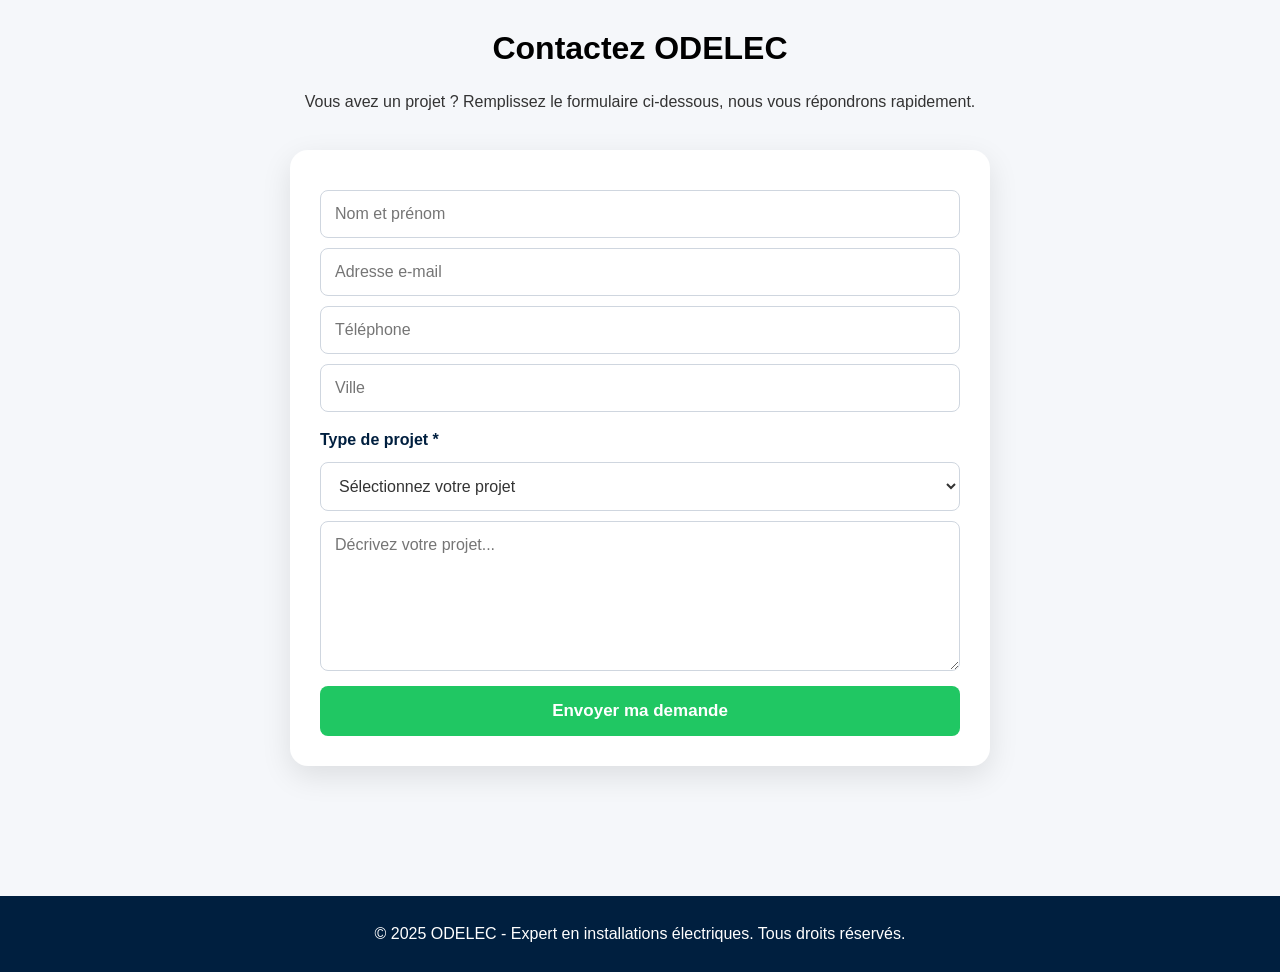
==== commit 88ab4684: "Update index.html" ====
--- a/index.html
+++ b/index.html
@@ -98,22 +98,19 @@
             collectifs, commerces et parkings en Île-de-France.
         </p>
 
-       <div class="expertise-stats">
+      <div class="expertise-stats">
 
     <div class="stat">
-        <div class="icon">🏢</div>
         <h3>900+</h3>
         <span>Logements réalisés</span>
     </div>
 
     <div class="stat">
-        <div class="icon">📅</div>
         <h3>2019</h3>
         <span>Création de l'entreprise</span>
     </div>
 
     <div class="stat">
-        <div class="icon">⚡</div>
         <h3>CF / CFA</h3>
         <span>Courants forts et faibles</span>
     </div>
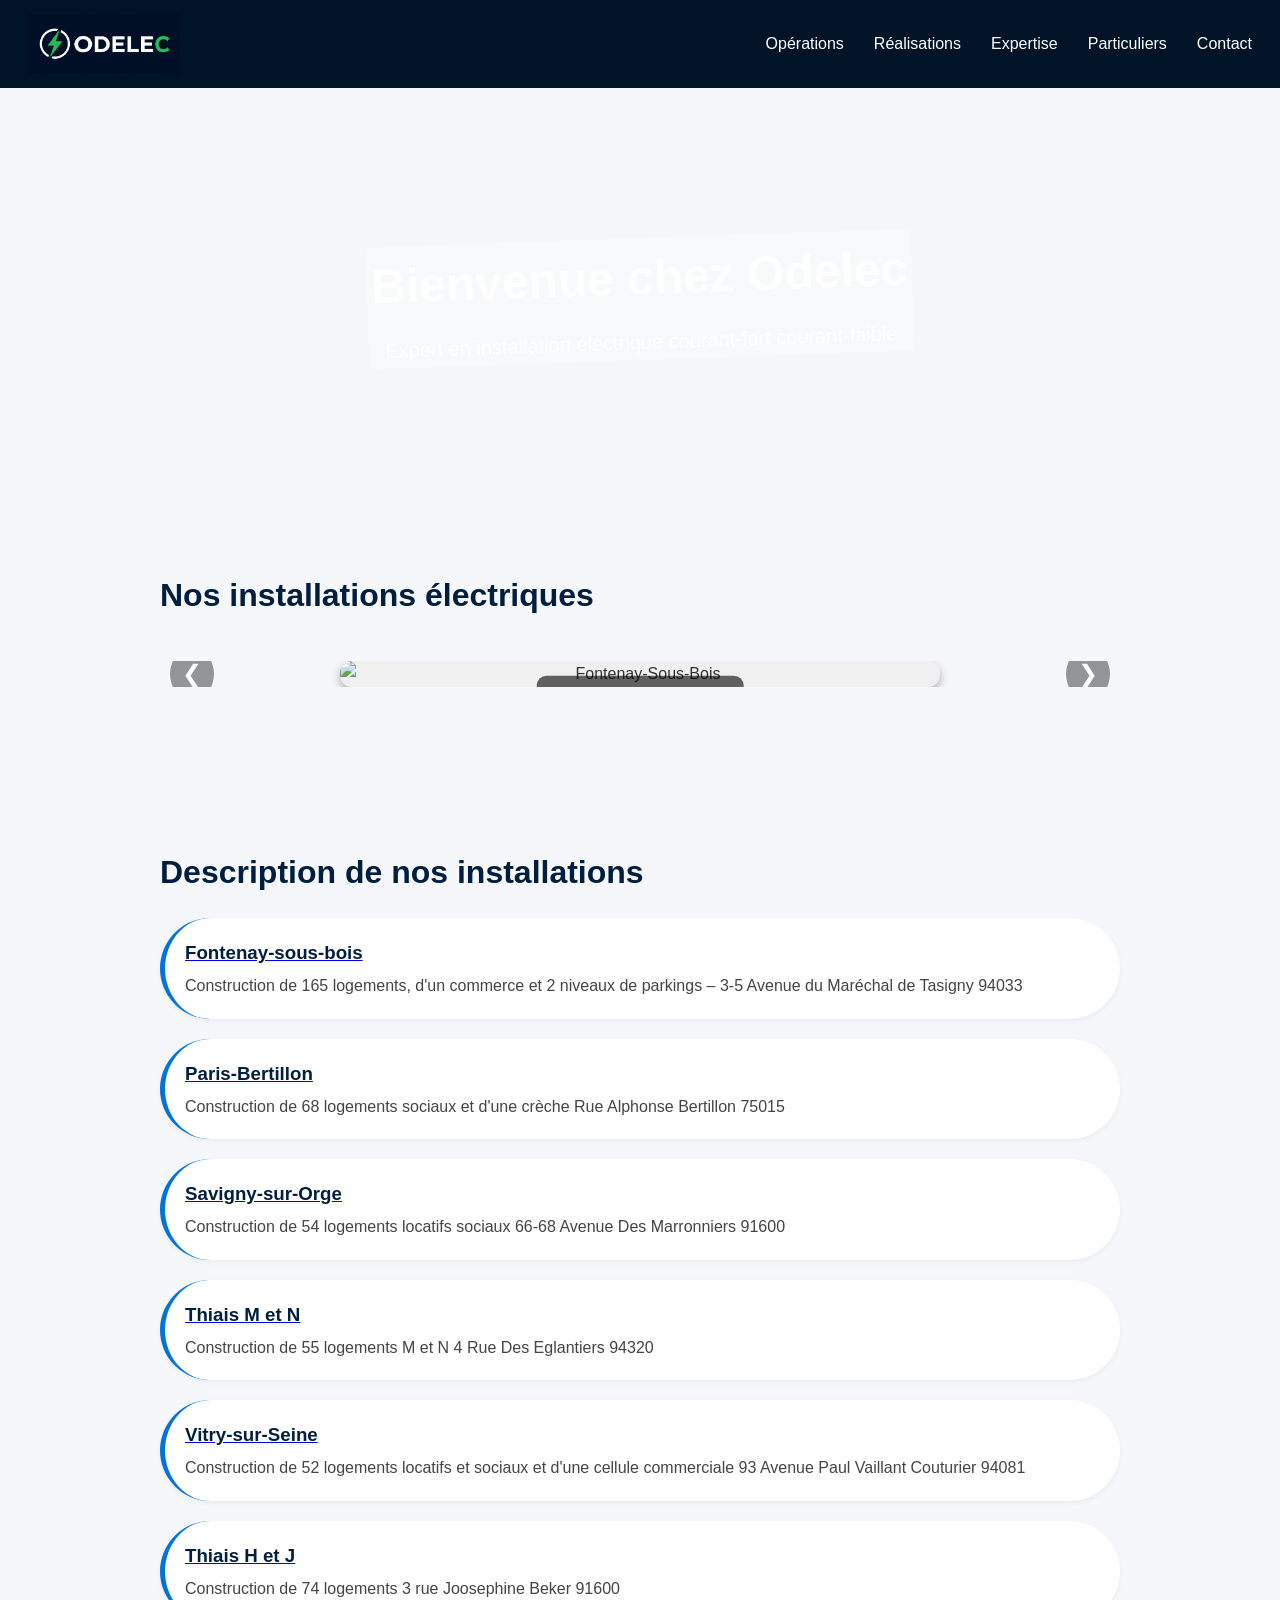
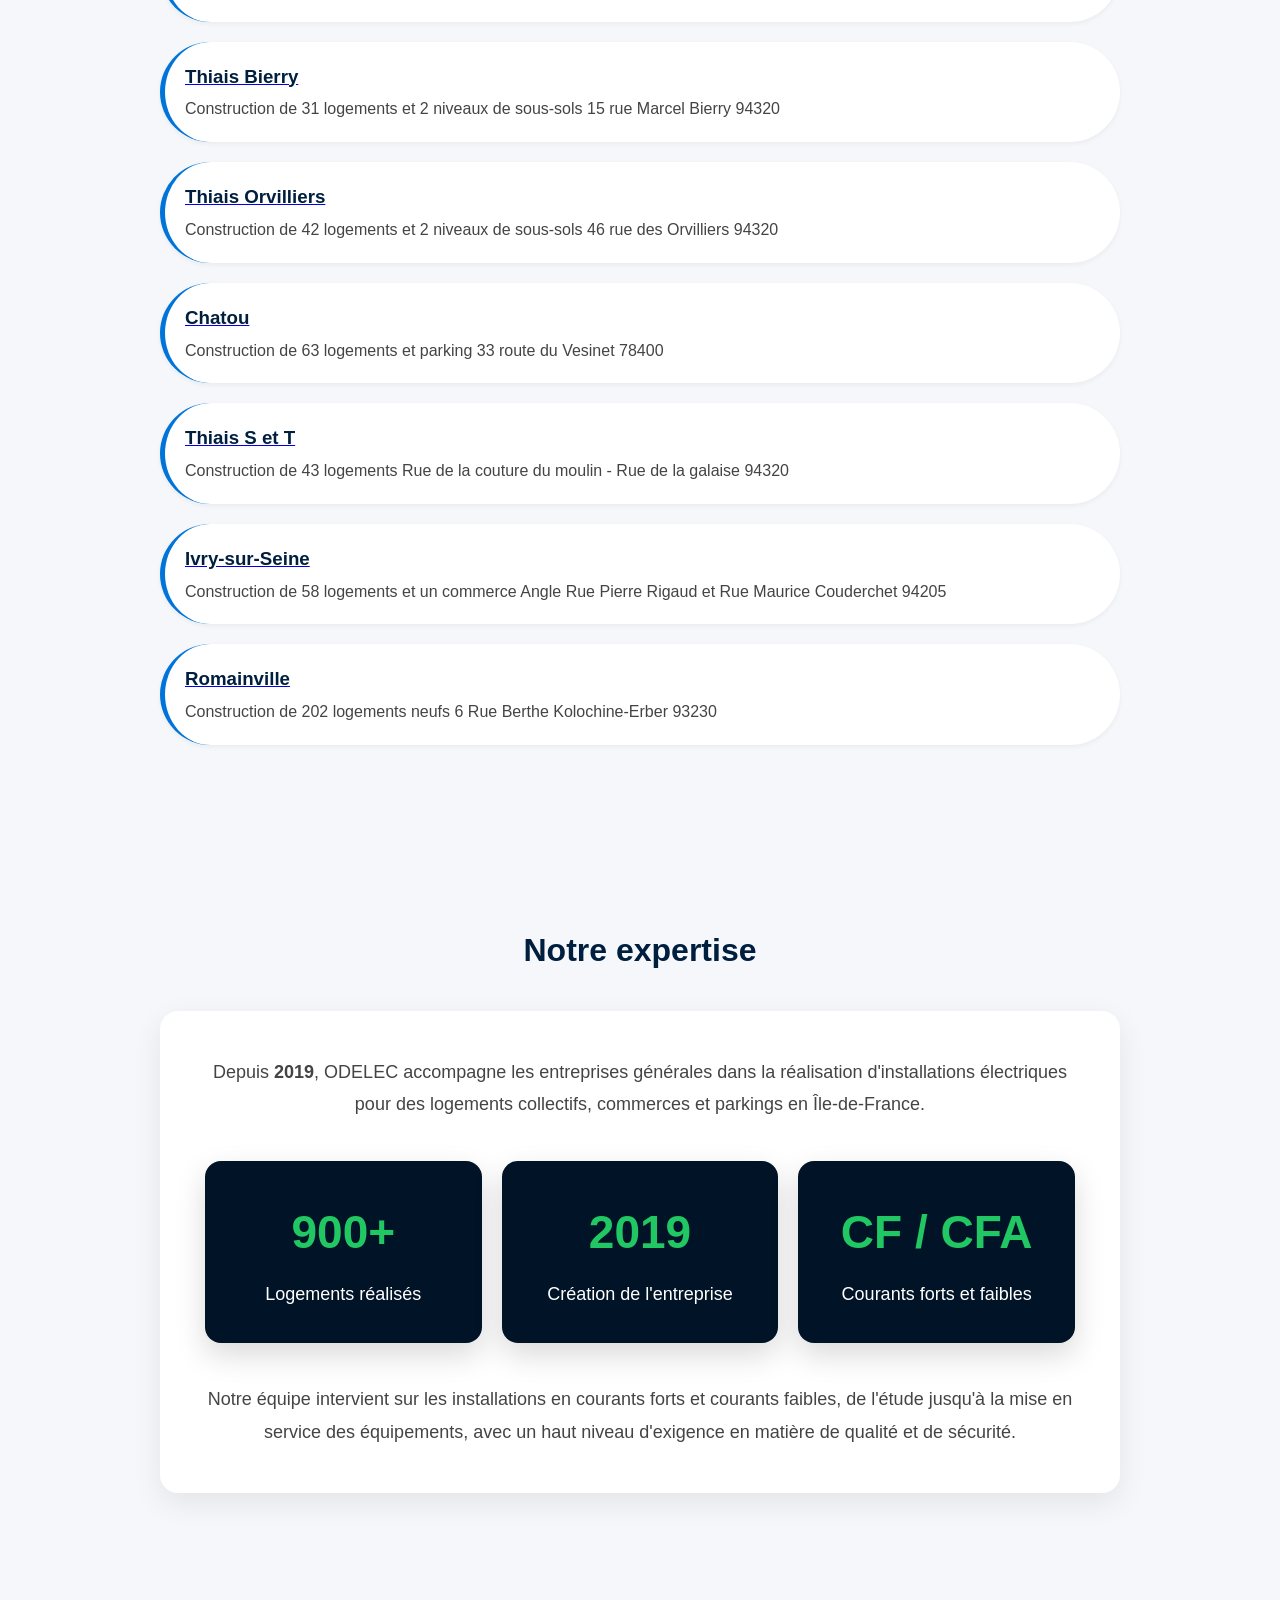
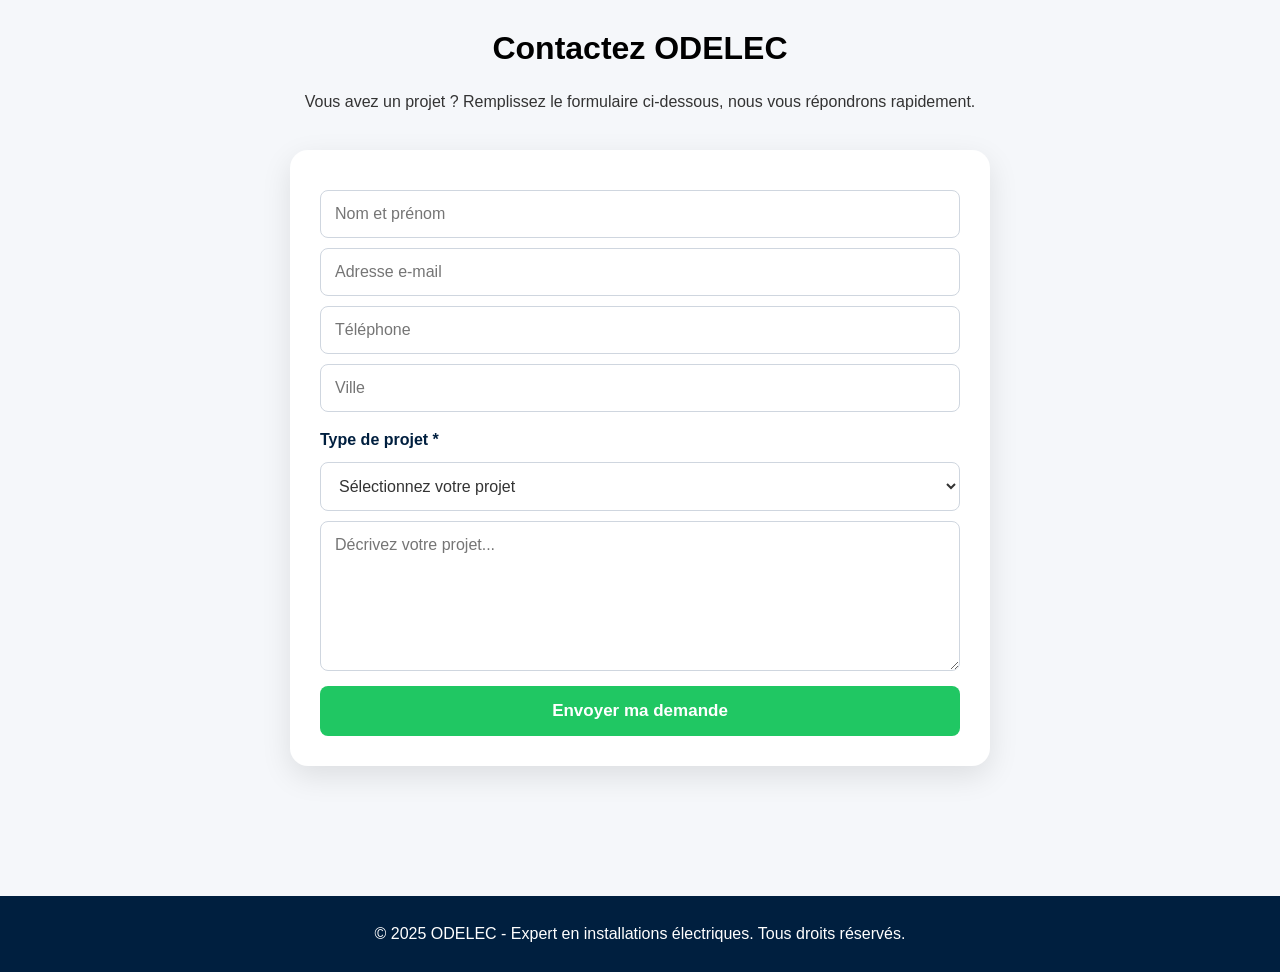
==== commit 36cdd712: "Update index.html" ====
--- a/index.html
+++ b/index.html
@@ -41,7 +41,7 @@
       <div class="slider-container" id="slider-container">
         <div class="slider" id="slider">
           <div class="slide"><img src="photo/7.jpg" alt="Fontenay-Sous-Bois" /><p class="city-name">Fontenay-Sous-Bois</p></div>
-          <div class="slide"><img src="photo/Capture d'écran 2025-06-27 152758.png" alt="Paris" /><p class="city-name">Paris - Bertillon</p></div>
+          <div class="slide"><img src="photo/Bertillon2.png" alt="Paris" /><p class="city-name">Paris - Bertillon</p></div>
           <div class="slide"><img src="photo/SAVIGNY.png" alt="Savigny-sur-Orge" /><p class="city-name">Savigny-sur-Orge</p></div>
           <div class="slide"><img src="photo/THIAIS M ET N.png" alt="Thiais M et N" /><p class="city-name">Thiais M et N</p></div>
           <div class="slide"><img src="photo/VITRY SUR SEINE.png" alt="Vitry-sur-Seine" /><p class="city-name">Vitry-sur-Seine</p></div>
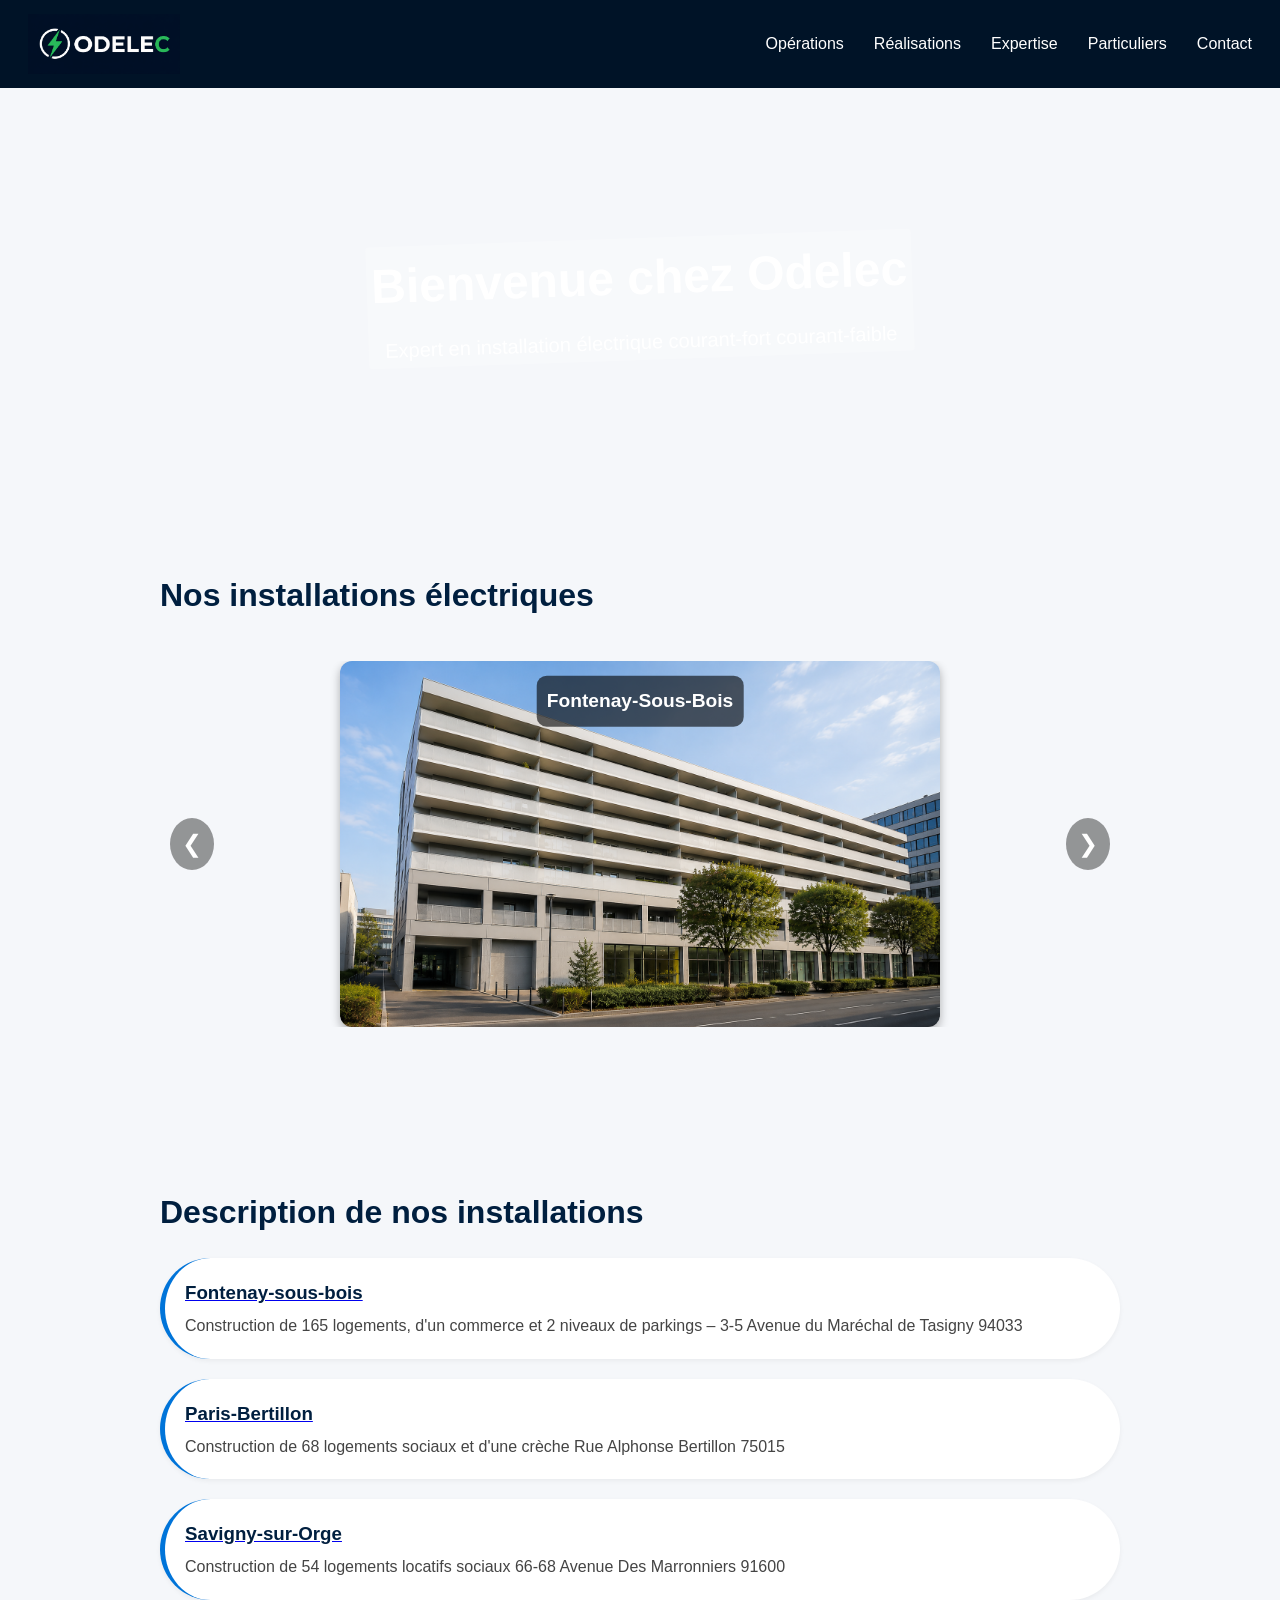
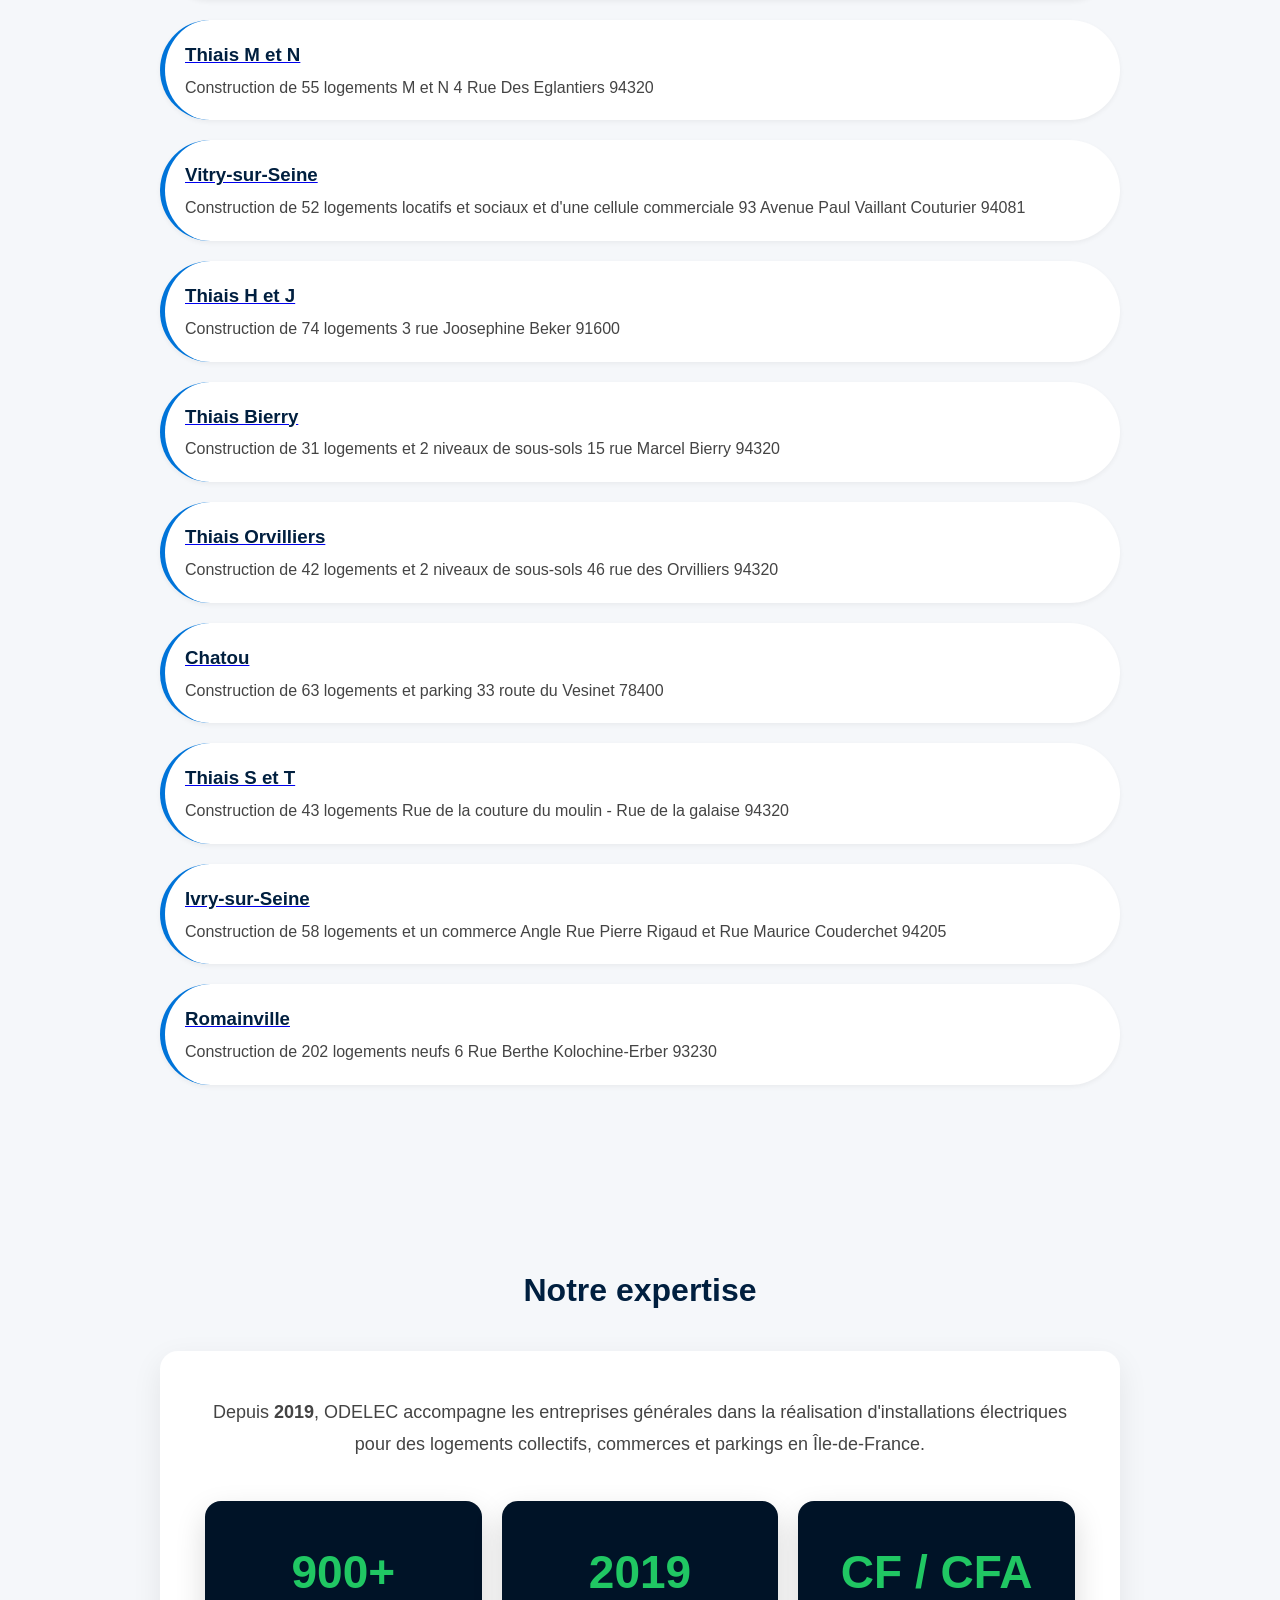
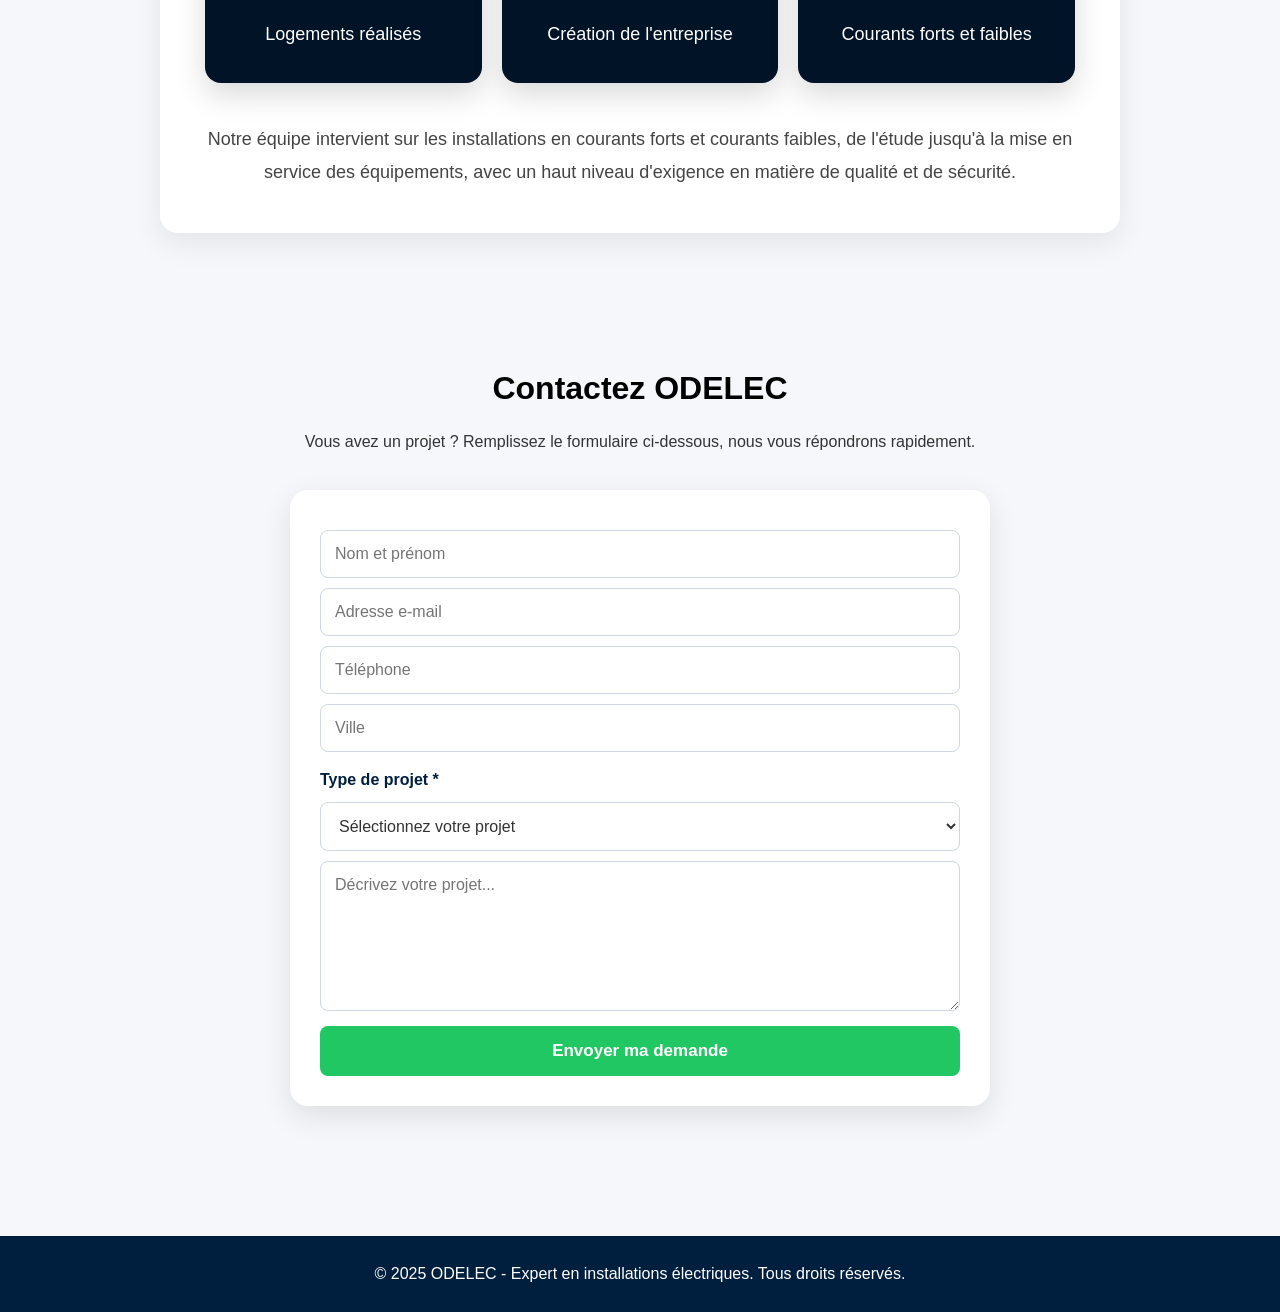
==== commit f925148e: "Update index.html" ====
--- a/index.html
+++ b/index.html
@@ -40,7 +40,7 @@
     <div class="slider-wrapper">
       <div class="slider-container" id="slider-container">
         <div class="slider" id="slider">
-          <div class="slide"><img src="photo/7.jpg" alt="Fontenay-Sous-Bois" /><p class="city-name">Fontenay-Sous-Bois</p></div>
+          <div class="slide"><img src="photo/FONTENAY3.png" alt="Fontenay-Sous-Bois" /><p class="city-name">Fontenay-Sous-Bois</p></div>
           <div class="slide"><img src="photo/Bertillon2.png" alt="Paris" /><p class="city-name">Paris - Bertillon</p></div>
           <div class="slide"><img src="photo/SAVIGNY.png" alt="Savigny-sur-Orge" /><p class="city-name">Savigny-sur-Orge</p></div>
           <div class="slide"><img src="photo/THIAIS M ET N.png" alt="Thiais M et N" /><p class="city-name">Thiais M et N</p></div>
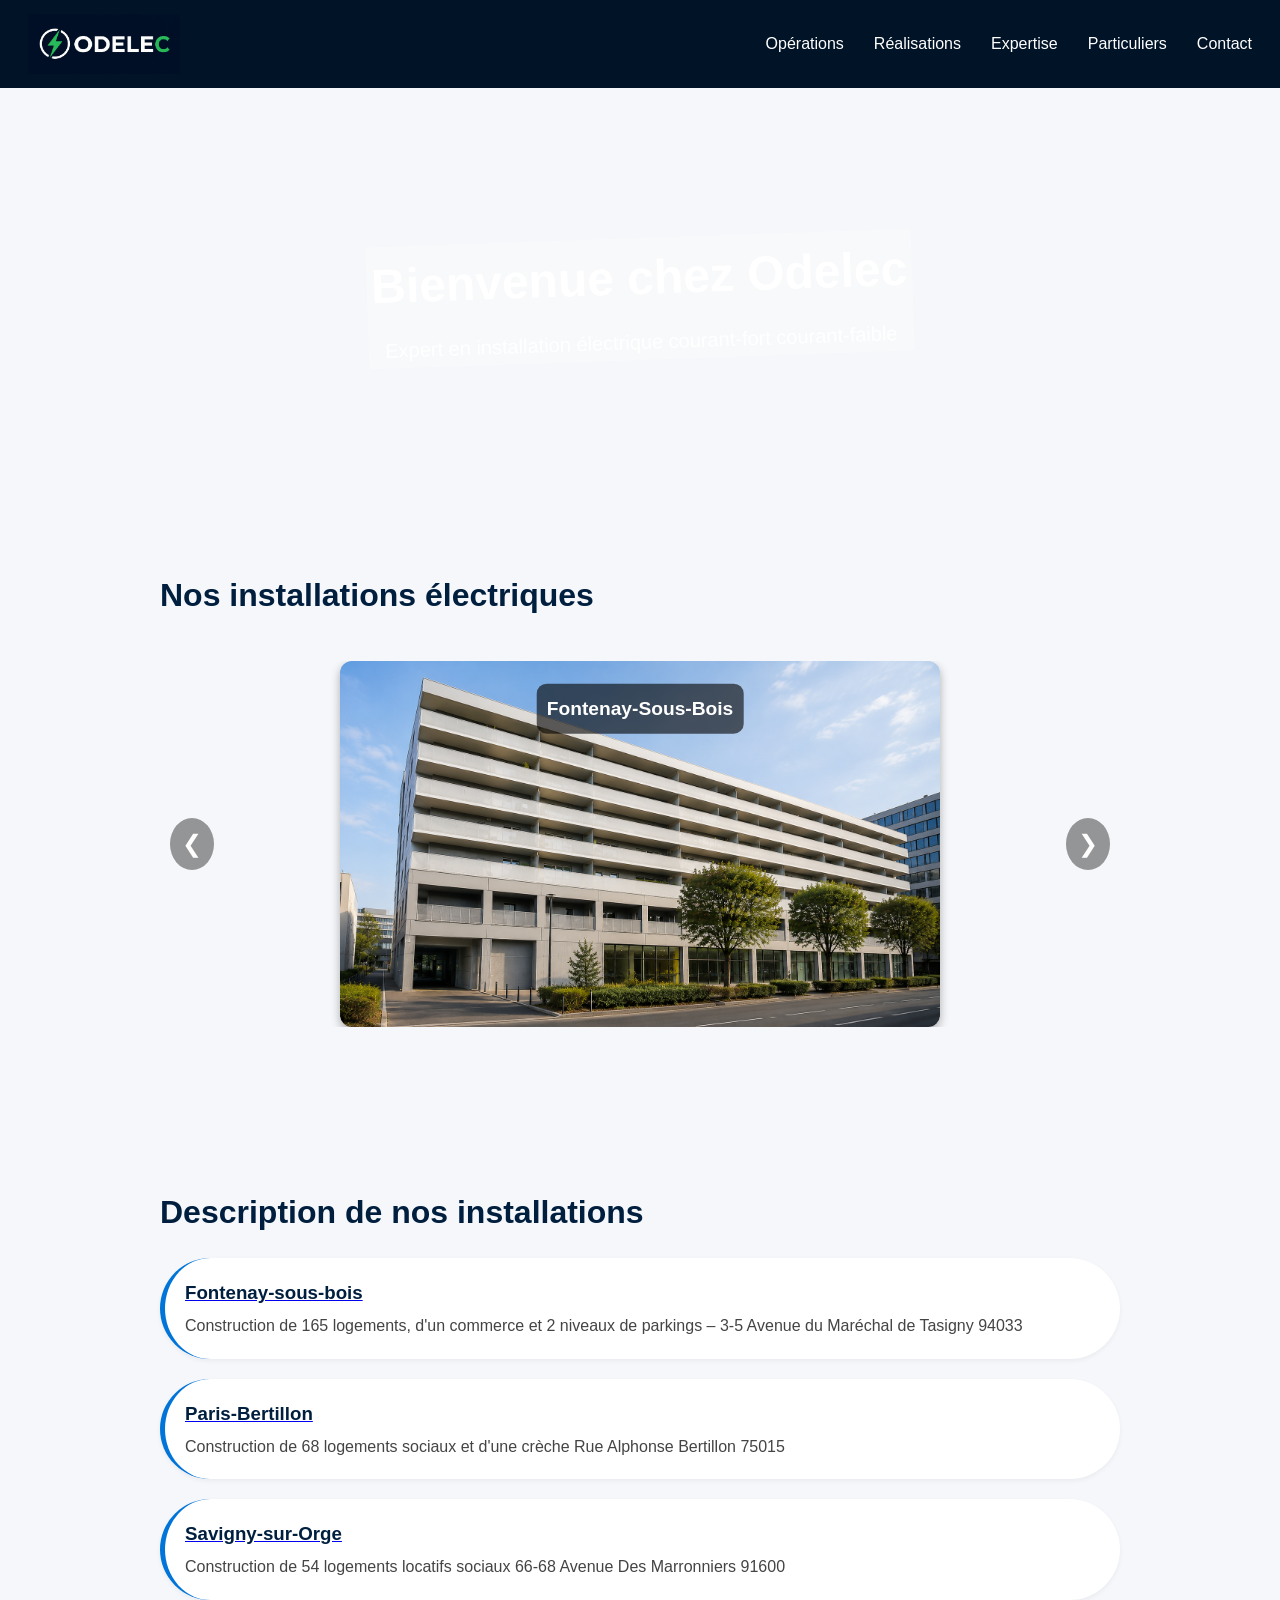
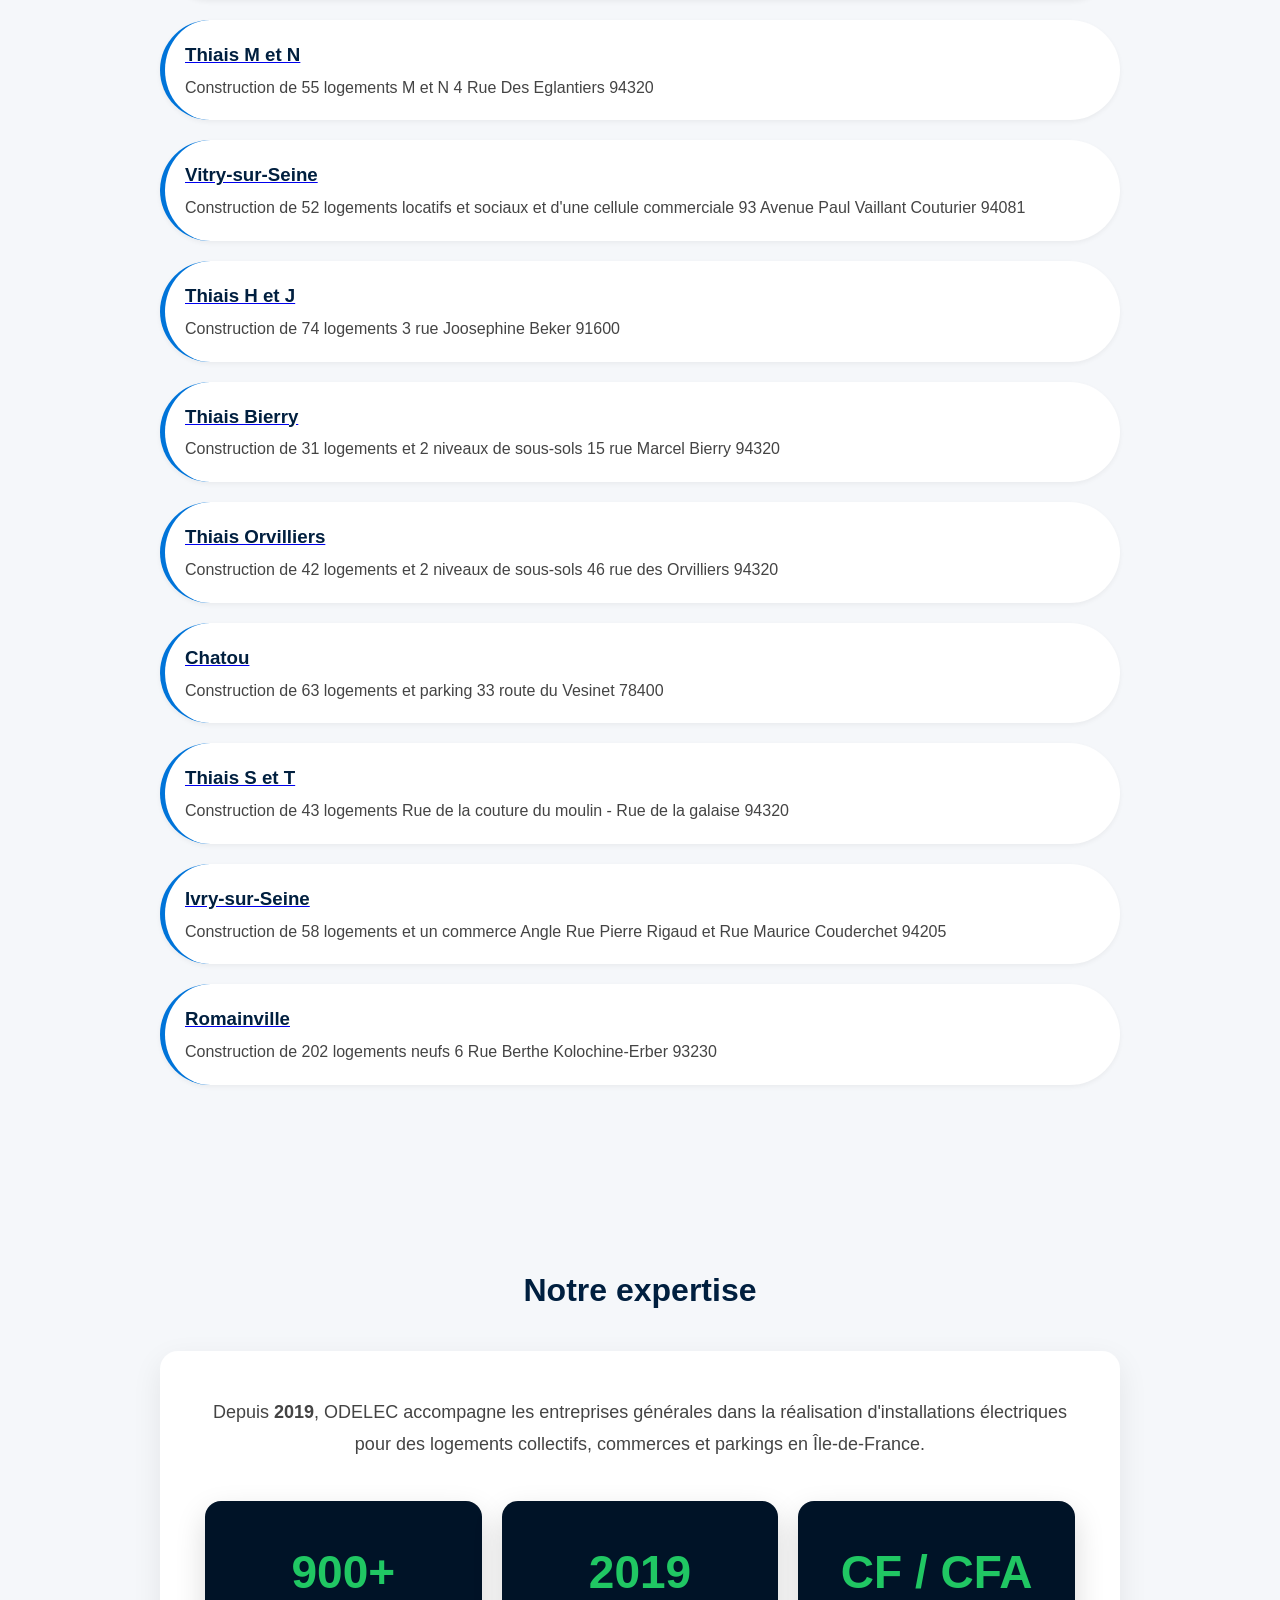
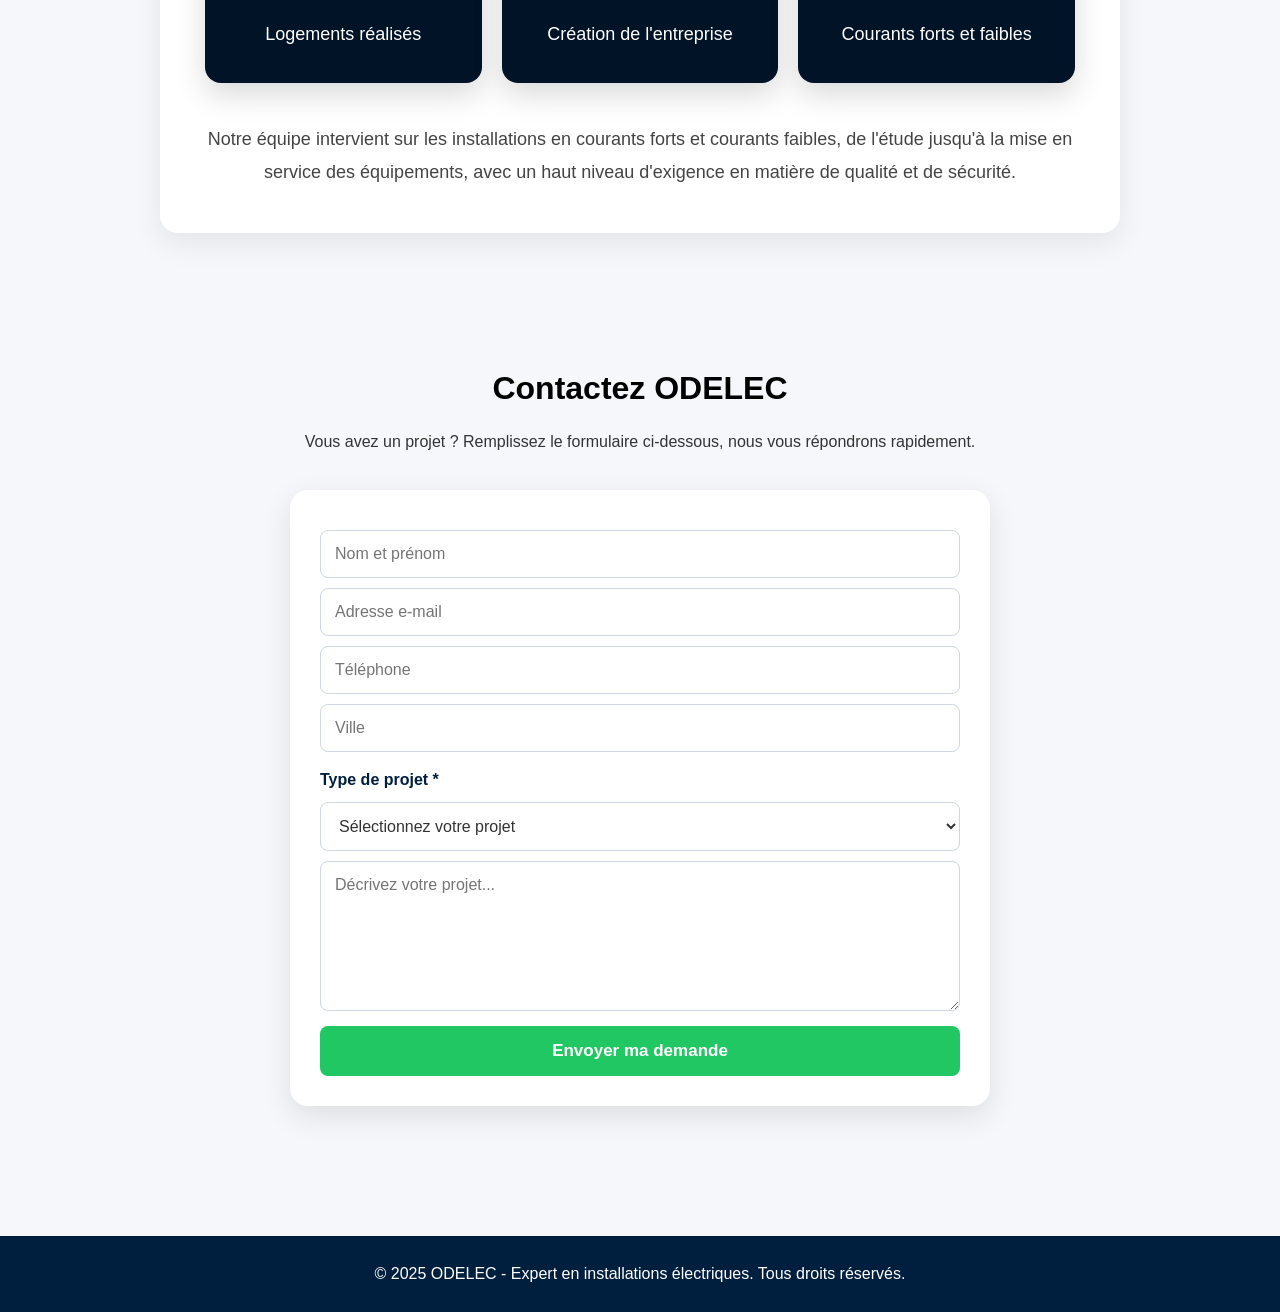
==== commit ae3aa755: "Update index.html" ====
--- a/index.html
+++ b/index.html
@@ -42,7 +42,7 @@
         <div class="slider" id="slider">
           <div class="slide"><img src="photo/FONTENAY3.png" alt="Fontenay-Sous-Bois" /><p class="city-name">Fontenay-Sous-Bois</p></div>
           <div class="slide"><img src="photo/Bertillon2.png" alt="Paris" /><p class="city-name">Paris - Bertillon</p></div>
-          <div class="slide"><img src="photo/SAVIGNY.png" alt="Savigny-sur-Orge" /><p class="city-name">Savigny-sur-Orge</p></div>
+          <div class="slide"><img src="photo/SAVIGNY4.png" alt="Savigny-sur-Orge" /><p class="city-name">Savigny-sur-Orge</p></div>
           <div class="slide"><img src="photo/THIAIS M ET N.png" alt="Thiais M et N" /><p class="city-name">Thiais M et N</p></div>
           <div class="slide"><img src="photo/VITRY SUR SEINE.png" alt="Vitry-sur-Seine" /><p class="city-name">Vitry-sur-Seine</p></div>
           <div class="slide"><img src="photo/THAIS H ET J.png" alt="Thiais H et J" /><p class="city-name">Thiais H et J</p></div>
